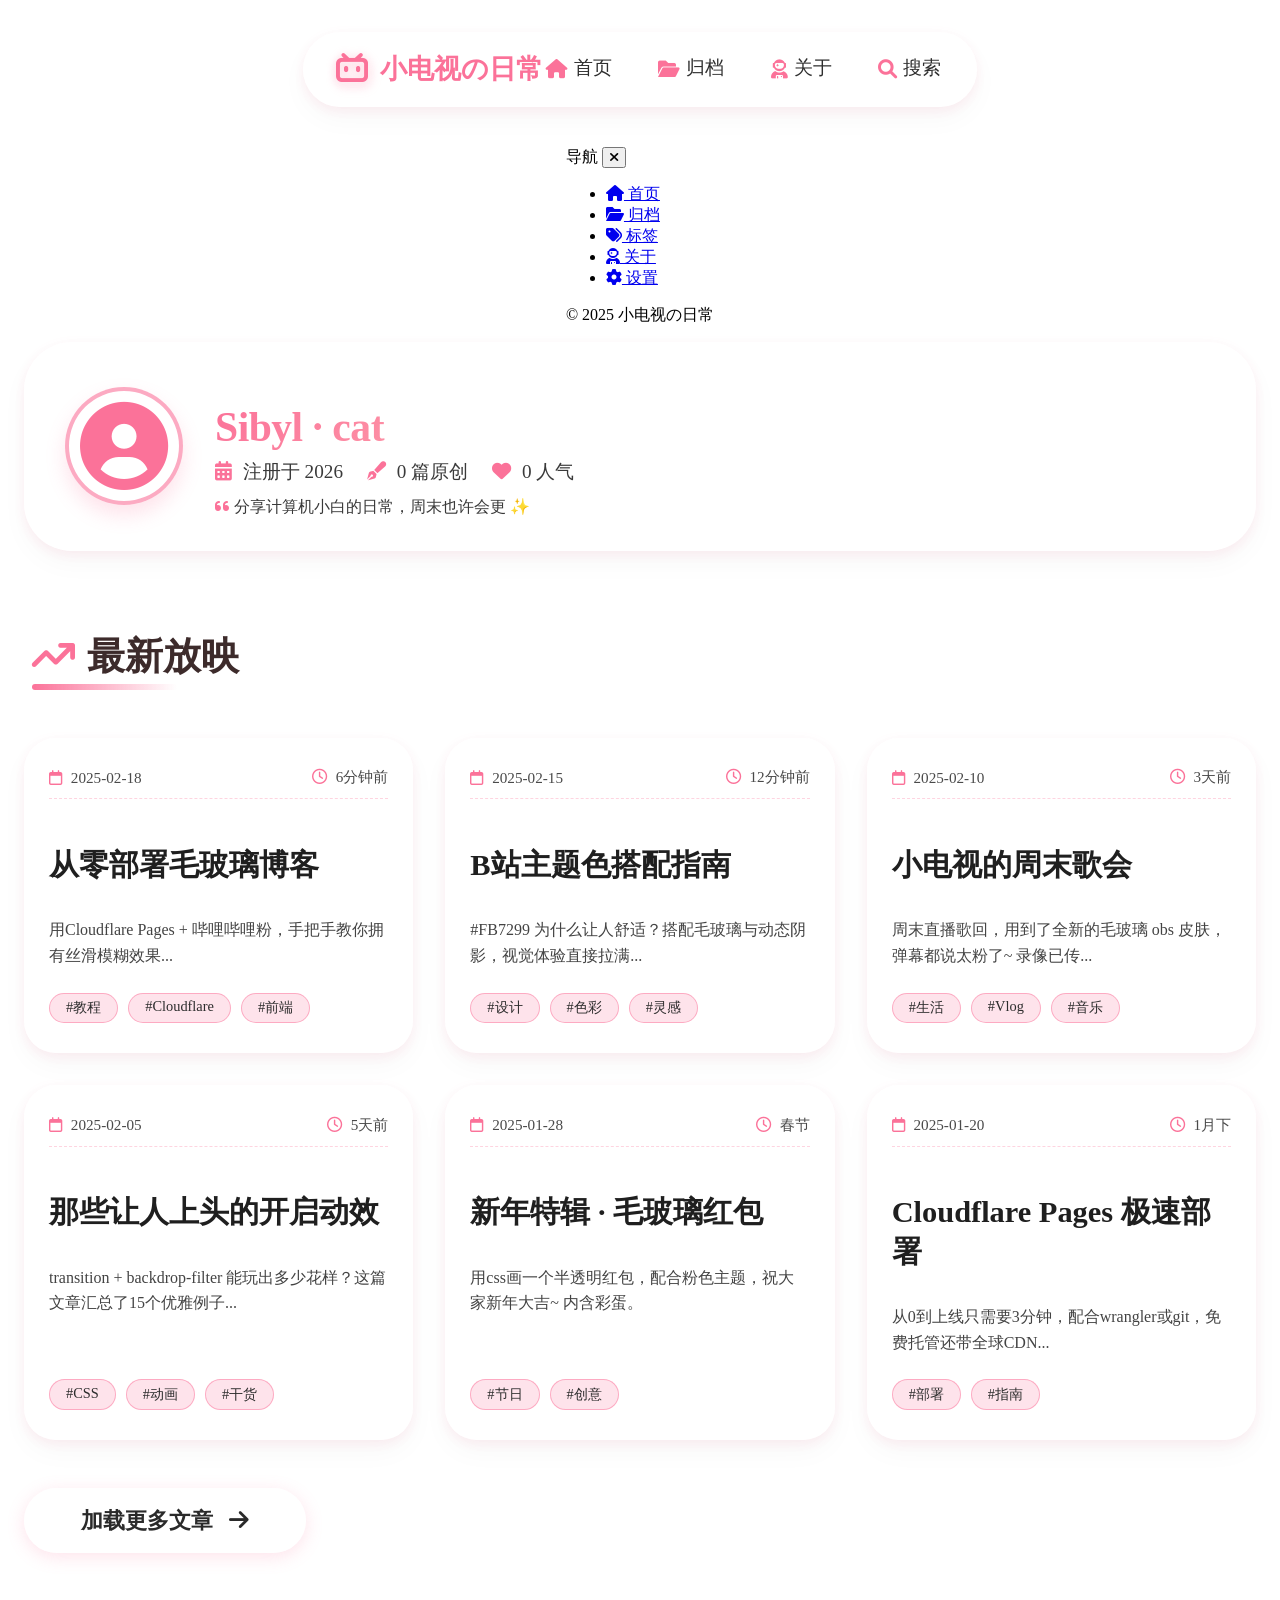
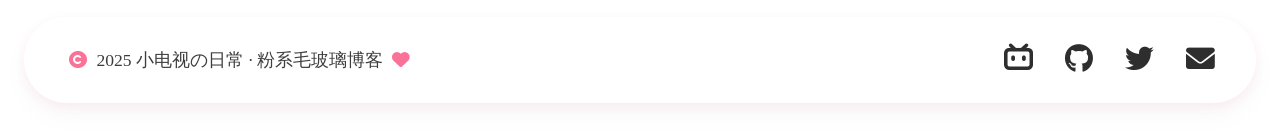
==== index.html @ f960b14c "Change menuToggle to sidebarToggle for opening sidebar" ====
<!DOCTYPE html>
<html lang="en">
<head>
  <meta charset="UTF-8">
  <meta name="viewport" content="width=device-width, initial-scale=1.0">
  <title>🌼 小电视の日常 · 哔哩哔哩风格博客</title>
  <!-- Font Awesome 6 (Cloudflare CDN, 保证快速) -->
  <link rel="stylesheet" href="https://cdnjs.cloudflare.com/ajax/libs/font-awesome/6.0.0-beta3/css/all.min.css">
  <link rel="stylesheet" href="style.css">
</head>
<body>
  
    <!-- 导航栏 · 毛玻璃 + 粉色调 -->
    <nav class="navbar glass">
  <div style="display: flex; align-items: center; gap: 1rem;"><!-- 小电视图标作为侧边栏触发器 -->
      <div class="logo" id="sidebarToggle" style="display: flex; align-items: center; gap: 12px; cursor: pointer;">
        <i class="fab fa-bilibili" style="color: #FB7299;"></i>
        <span>小电视の日常</span>
      </div>
  </div>
      <div class="nav-links">
        <a href="#"><i class="fas fa-house"></i> 首页</a>
        <a href="#"><i class="fas fa-folder-open"></i> 归档</a>
        <a href="#"><i class="fas fa-user-astronaut"></i> 关于</a>
        <a href="#"><i class="fas fa-magnifying-glass"></i> 搜索</a>
      </div>
    </nav>
  
  <!-- 侧边栏 (毛玻璃) -->
<div class="sidebar" id="sidebar">
  <div class="sidebar-header">
    <span class="sidebar-title">导航</span>
    <button class="close-btn" id="closeSidebar"><i class="fas fa-times"></i></button>
  </div>
  <ul class="sidebar-menu">
    <li><a href="index.html"><i class="fas fa-house"></i> 首页</a></li>
    <li><a href="#"><i class="fas fa-folder-open"></i> 归档</a></li>
    <li><a href="#"><i class="fas fa-tags"></i> 标签</a></li>
    <li><a href="#"><i class="fas fa-user-astronaut"></i> 关于</a></li>
    <li><a href="#"><i class="fas fa-cog"></i> 设置</a></li>
  </ul>
  <div class="sidebar-footer">
    <p>© 2025 小电视の日常</p>
  </div>
</div>
<!-- 遮罩层 (点击关闭侧边栏) -->
<div class="overlay" id="overlay"></div>
  <div class="blog-container">

    <!-- 个人资料卡 (毛玻璃 + 动效) -->
    <div class="profile-card glass">
      <div class="avatar">
        <i class="fa-solid       fa-circle-user"></i>
      </div>
      <div class="profile-info">
        <h1>Sibyl · cat</h1>
        <div class="bio">
          <span><i class="fas fa-calendar-alt"></i> 注册于 2026</span>
          <span><i class="fas fa-pen-fancy"></i> 0 篇原创</span>
          <span><i class="fas fa-heart" style="color: #FB7299;"></i> 0 人气</span>
        </div>
        <div style="margin-top: 12px; color:#393939;"><i class="fas fa-quote-left" style="color:#FB7299;"></i> 分享计算机小白的日常，周末也许会更 ✨</div>
      </div>
    </div>

    <!-- 文章区域 标题 + 卡片网格 -->
    <h2 class="section-title"><i class="fas fa-arrow-trend-up" style="color:#FB7299; margin-right: 12px;"></i>最新放映</h2>
    <div class="article-grid">
      <!-- 卡片 1 -->
      <article class="article-card glass">
        <div class="card-meta">
          <span><i class="far fa-calendar"></i> 2025-02-18</span>
          <span><i class="far fa-clock"></i> 6分钟前</span>
        </div>
        <a href="post1.html" style="text-decoration: none; color: inherit;">
          <h3 class="card-title">从零部署毛玻璃博客</h3>
        </a>  
        <p class="card-excerpt">用Cloudflare Pages + 哔哩哔哩粉，手把手教你拥有丝滑模糊效果... </p>
        <div class="card-tags">
          <span class="tag">#教程</span>
          <span class="tag">#Cloudflare</span>
          <span class="tag">#前端</span>
        </div>
      </article>
      <!-- 卡片 2 -->
      <article class="article-card glass">
        <div class="card-meta">
          <span><i class="far fa-calendar"></i> 2025-02-15</span>
          <span><i class="far fa-clock"></i> 12分钟前</span>
        </div>
        <a href="post2.html" style="text-decoration: none; color: inherit;">
          <h3 class="card-title">B站主题色搭配指南</h3>
        </a>
        <p class="card-excerpt">#FB7299 为什么让人舒适？搭配毛玻璃与动态阴影，视觉体验直接拉满...</p>
        <div class="card-tags">
          <span class="tag">#设计</span>
          <span class="tag">#色彩</span>
          <span class="tag">#灵感</span>
        </div>
      </article>
      <!-- 卡片 3 -->
      <article class="article-card glass">
        <div class="card-meta">
          <span><i class="far fa-calendar"></i> 2025-02-10</span>
          <span><i class="far fa-clock"></i> 3天前</span>
        </div>
        <a href="post3.html" style="text-decoration: none; color: inherit;">
          <h3 class="card-title">小电视的周末歌会</h3>
        </a>
        <p class="card-excerpt">周末直播歌回，用到了全新的毛玻璃 obs 皮肤，弹幕都说太粉了~ 录像已传...</p>
        <div class="card-tags">
          <span class="tag">#生活</span>
          <span class="tag">#Vlog</span>
          <span class="tag">#音乐</span>
        </div>
      </article>
      <!-- 卡片 4 -->
      <article class="article-card glass">
        <div class="card-meta">
          <span><i class="far fa-calendar"></i> 2025-02-05</span>
          <span><i class="far fa-clock"></i> 5天前</span>
        </div>
        <h3 class="card-title">那些让人上头的开启动效</h3>
        <p class="card-excerpt">transition + backdrop-filter 能玩出多少花样？这篇文章汇总了15个优雅例子...</p>
        <div class="card-tags">
          <span class="tag">#CSS</span>
          <span class="tag">#动画</span>
          <span class="tag">#干货</span>
        </div>
      </article>
      <!-- 卡片 5 增加密度 -->
      <article class="article-card glass">
        <div class="card-meta">
          <span><i class="far fa-calendar"></i> 2025-01-28</span>
          <span><i class="far fa-clock"></i> 春节</span>
        </div>
        <h3 class="card-title">新年特辑 · 毛玻璃红包</h3>
        <p class="card-excerpt">用css画一个半透明红包，配合粉色主题，祝大家新年大吉~ 内含彩蛋。</p>
        <div class="card-tags">
          <span class="tag">#节日</span>
          <span class="tag">#创意</span>
        </div>
      </article>
      <!-- 卡片 6 -->
      <article class="article-card glass">
        <div class="card-meta">
          <span><i class="far fa-calendar"></i> 2025-01-20</span>
          <span><i class="far fa-clock"></i> 1月下</span>
        </div>
        <h3 class="card-title">Cloudflare Pages 极速部署</h3>
        <p class="card-excerpt">从0到上线只需要3分钟，配合wrangler或git，免费托管还带全球CDN...</p>
        <div class="card-tags">
          <span class="tag">#部署</span>
          <span class="tag">#指南</span>
        </div>
      </article>
    </div>

    <!-- 加载更多按钮 · 附带模拟点击动效 -->
    <div class="load-more" onclick="alert('(◕‿◕) 已经是最新内容啦，期待下一篇吧～')">
      <span>加载更多文章</span>
      <i class="fas fa-arrow-right"></i>
    </div>

    <!-- 页脚 毛玻璃 + B站氛围 -->
    <footer class="footer glass">
      <div class="copyright">
        <i class="fas fa-copyright"></i> 2025 小电视の日常 · 粉系毛玻璃博客 
        <i class="fas fa-heart" style="color: #FB7299;"></i>
      </div>
      <div class="social-links">
        <a href="https://space.bilibili.com/1722712378" target="_blank"><i class="fab fa-bilibili"></i></a>
        <a href="https://github.com/Sibyl-cat" target="_blank"><i class="fab fa-github"></i></a>
        <a href="#"><i class="fab fa-twitter"></i></a>
        <a href="#"><i class="fas fa-envelope"></i></a>
      </div>
    </footer>
  </div>

  <!-- 微小交互：模仿哔哩哔哩 logo 浮动 -->
  <script>
    (function() {
      // 加一点点趣味：所有卡片点击时小小的反馈 (保持流畅)
      const cards = document.querySelectorAll('.article-card');
      cards.forEach(card => {
        card.addEventListener('click', () => {
          // 仅仅模拟阅读体验，不跳转
          card.style.transform = 'scale(0.99)';
          setTimeout(() => {
            card.style.transform = '';
          }, 150);
        });
      });

      // 毛玻璃动态光效 (很轻微)
      console.log('✨ 博客已加载 · 主色调 #FB7299 · 毛玻璃全开');
    })();
  </script>

  <!-- 控制侧边栏的打开/关闭 -->
  <script>
  document.addEventListener('DOMContentLoaded', function() {
    const sidebarToggle = document.getElementById('sidebarToggle');
    const sidebar = document.getElementById('sidebar');
    const overlay = document.getElementById('overlay');
    const closeBtn = document.getElementById('closeSidebar');

    function openSidebar() {
      sidebar.classList.add('open');
      overlay.classList.add('active');
      document.body.style.overflow = 'hidden'; // 禁止背景滚动
    }

    function closeSidebar() {
      sidebar.classList.remove('open');
      overlay.classList.remove('active');
      document.body.style.overflow = ''; // 恢复滚动
    }

    sidebarToggle.addEventListener('click', openSidebar);
    closeBtn.addEventListener('click', closeSidebar);
    overlay.addEventListener('click', closeSidebar);

    // 可选：按 ESC 键关闭侧边栏
    window.addEventListener('keydown', function(e) {
      if (e.key === 'Escape' && sidebar.classList.contains('open')) {
        closeSidebar();
      }
    });
  });
  </script>
</body>
</html>
---- style.css ----
<style>
    /* 全局 reset 与 哔哩哔哩主色调 #FB7299 (粉) */
    * {
      margin: 0;
      padding: 0;
      box-sizing: border-box;
      font-family: 'Segoe UI', Roboto, 'Helvetica Neue', system-ui, sans-serif;
    }

    body {
      min-height: 100vh;
      background: linear-gradient(145deg, #ffe9f0 0%, #ffd9e5 100%);
      /* 增加微妙的噪点纹理，让毛玻璃背后更有细节 */
      background-image: radial-gradient(rgba(255, 255, 255, 0.3) 1px, transparent 1px);
      background-size: 30px 30px;
      display: flex;
      flex-direction: column;
      align-items: center;
      padding: 1.5rem 1rem;
      animation: bgGlow 8s infinite alternate ease-in-out;
    }

    @keyframes bgGlow {
      0% { filter: brightness(1); }
      100% { filter: brightness(1.02); }
    }

    /* 主容器 — 限制最大宽度，保留呼吸空间 */
    .blog-container {
      max-width: 1300px;
      width: 100%;
    }

    /* ---------- 毛玻璃基类 (动效+模糊) ---------- */
    .glass {
      background: rgba(255, 255, 255, 0.25);
      backdrop-filter: blur(12px) saturate(180%);
      -webkit-backdrop-filter: blur(12px) saturate(180%);
      border: 1px solid rgba(255, 255, 255, 0.35);
      border-radius: 32px;
      box-shadow: 0 12px 28px rgba(0, 0, 0, 0.03), 0 4px 12px rgba(251, 114, 153, 0.1);
      transition: all 0.3s cubic-bezier(0.2, 0.9, 0.4, 1);
    }

    .glass:hover {
      border-color: rgba(251, 114, 153, 0.5);
      box-shadow: 0 20px 32px rgba(251, 114, 153, 0.15);
      background: rgba(255, 255, 255, 0.35);
    }

    /* 导航栏 — 更紧凑的毛玻璃 */
    .navbar {
      display: flex;
      justify-content: space-between;
      align-items: center;
      padding: 0.9rem 2rem;
      margin-bottom: 2.5rem;
      background: rgba(255, 255, 255, 0.2);
      backdrop-filter: blur(14px) saturate(200%);
      border-radius: 60px;
      border: 1px solid rgba(255,255,255,0.5);
      animation: slideDown 0.7s ease-out;
    }

    @keyframes slideDown {
      0% { opacity: 0; transform: translateY(-30px); }
      100% { opacity: 1; transform: translateY(0); }
    }

    .logo {
      display: flex;
      align-items: center;
      gap: 12px;
      font-size: 1.7rem;
      font-weight: 700;
      color: #FB7299;  /* 主粉色 */
      text-shadow: 2px 2px 6px rgba(255, 255, 255, 0.7);
    }

    .logo i {
      font-size: 2rem;
      color: #FB7299;
      filter: drop-shadow(0 2px 4px rgba(251,114,153,0.4));
    }

    .nav-links {
      display: flex;
      gap: 2.5rem;
      align-items: center;
    }

    .nav-links a {
      text-decoration: none;
      color: #2e2e2e;
      font-weight: 520;
      font-size: 1.2rem;
      padding: 0.5rem 0.2rem;
      border-bottom: 2px solid transparent;
      transition: all 0.25s;
      display: flex;
      align-items: center;
      gap: 6px;
    }

    .nav-links a i {
      color: #FB7299;
      font-size: 1.2rem;
      transition: transform 0.2s;
    }

    .nav-links a:hover {
      color: #FB7299;
      border-bottom-color: #FB7299;
      transform: translateY(-2px);
    }

    .nav-links a:hover i {
      transform: scale(1.15) rotate(2deg);
    }

    /* 个人资料卡 (毛玻璃 + 动效) */
    .profile-card {
      display: flex;
      align-items: center;
      gap: 2rem;
      padding: 2rem 2.5rem;
      margin-bottom: 3rem;
      background: rgba(255, 255, 255, 0.22);
      backdrop-filter: blur(16px);
      border-radius: 48px;
      transform-origin: top;
      animation: floatIn 0.9s cubic-bezier(0.12, 0.71, 0.33, 1) 0.1s both;
    }

    @keyframes floatIn {
      0% { opacity: 0; transform: scale(0.95) translateY(30px); }
      100% { opacity: 1; transform: scale(1) translateY(0); }
    }

    .avatar {
      background: rgba(255, 255, 255, 0.5);
      border-radius: 50%;
      width: 110px;
      height: 110px;
      display: flex;
      align-items: center;
      justify-content: center;
      border: 4px solid rgba(251, 114, 153, 0.6);
      transition: all 0.3s;
      box-shadow: 0 10px 20px rgba(251,114,153,0.2);
    }

    .avatar i {
      font-size: 5.5rem;
      color: #FB7299;
      transition: transform 0.4s;
    }

    .avatar:hover i {
      transform: rotate(8deg) scale(1.05);
    }

    .profile-info h1 {
      font-size: 2.6rem;
      font-weight: 750;
      background: linear-gradient(130deg, #FB7299, #ffaaaf);
      -webkit-background-clip: text;
      background-clip: text;
      color: transparent;
      letter-spacing: -0.5px;
      margin-bottom: 8px;
    }

    .profile-info .bio {
      font-size: 1.2rem;
      color: #3a3a3a;
      display: flex;
      gap: 24px;
      flex-wrap: wrap;
    }

    .bio span i {
      color: #FB7299;
      margin-right: 6px;
    }

    /* 最新文章标题 */
    .section-title {
      font-size: 2.4rem;
      font-weight: 600;
      margin: 2rem 0 1.5rem 0.5rem;
      color: #3d2b2b;
      display: inline-block;
      position: relative;
      animation: slideIn 0.5s 0.2s both;
    }

    .section-title::after {
      content: '';
      position: absolute;
      bottom: -8px;
      left: 0;
      width: 70%;
      height: 6px;
      background: linear-gradient(90deg, #FB7299, transparent);
      border-radius: 12px;
    }

    /* 卡片网格 */
    .article-grid {
      display: grid;
      grid-template-columns: repeat(auto-fill, minmax(300px, 1fr));
      gap: 2rem;
      margin: 2rem 0 3rem;
    }

    /* 文章卡片 */
    .article-card {
      padding: 1.8rem 1.5rem;
      border-radius: 32px;
      background: rgba(255, 255, 255, 0.2);
      backdrop-filter: blur(14px);
      border: 1px solid rgba(255, 255, 255, 0.4);
      transition: all 0.35s ease;
      animation: cardAppear 0.6s backwards;
      display: flex;
      flex-direction: column;
      cursor: default;
    }

    .article-card:nth-child(1) { animation-delay: 0.1s; }
    .article-card:nth-child(2) { animation-delay: 0.2s; }
    .article-card:nth-child(3) { animation-delay: 0.3s; }
    .article-card:nth-child(4) { animation-delay: 0.4s; }
    .article-card:nth-child(5) { animation-delay: 0.5s; }
    .article-card:nth-child(6) { animation-delay: 0.6s; }

    @keyframes cardAppear {
      0% { opacity: 0; transform: translateY(40px) scale(0.97); }
      100% { opacity: 1; transform: translateY(0) scale(1); }
    }

    .article-card:hover {
      transform: translateY(-12px) scale(1.01);
      background: rgba(255, 255, 255, 0.35);
      border-color: #FB7299;
      box-shadow: 0 28px 38px -10px rgba(251, 114, 153, 0.3);
    }

    .card-meta {
      display: flex;
      justify-content: space-between;
      align-items: center;
      color: #4a4a4a;
      font-size: 0.95rem;
      margin-bottom: 1rem;
      border-bottom: 1px dashed rgba(251,114,153,0.3);
      padding-bottom: 10px;
    }

    .card-meta i {
      color: #FB7299;
      margin-right: 5px;
    }

    .card-title {
      font-size: 1.9rem;
      font-weight: 680;
      line-height: 1.3;
      margin-bottom: 1rem;
      color: #1f1f1f;
      transition: color 0.2s;
    }

    .article-card:hover .card-title {
      color: #FB7299;
    }

    .card-excerpt {
      color: #2f2f2f;
      line-height: 1.6;
      margin-bottom: 1.5rem;
      font-size: 1rem;
      opacity: 0.9;
    }

    .card-tags {
      display: flex;
      flex-wrap: wrap;
      gap: 10px;
      margin-top: auto;
    }

    .tag {
      background: rgba(251, 114, 153, 0.2);
      backdrop-filter: blur(4px);
      padding: 0.3rem 1rem;
      border-radius: 40px;
      font-size: 0.9rem;
      border: 1px solid rgba(251,114,153,0.5);
      color: #2d2d2d;
      transition: all 0.2s;
    }

    .tag:hover {
      background: #FB7299;
      color: white;
      border-color: #FB7299;
      transform: scale(1.05) translateY(-2px);
    }

    /* 加载更多按钮 (毛玻璃+动效) */
    .load-more {
      display: inline-flex;
      align-items: center;
      justify-content: center;
      gap: 1rem;
      padding: 1rem 3.5rem;
      margin: 0 auto 3rem;
      font-size: 1.4rem;
      font-weight: 600;
      color: #2a2a2a;
      background: rgba(255, 255, 255, 0.25);
      backdrop-filter: blur(16px);
      border-radius: 60px;
      border: 1px solid rgba(255,255,255,0.5);
      width: fit-content;
      cursor: pointer;
      transition: all 0.3s;
      box-shadow: 0 4px 18px rgba(251,114,153,0.2);
      animation: pulseGlow 2.5s infinite alternate;
    }

    @keyframes pulseGlow {
      0% { box-shadow: 0 4px 18px rgba(251,114,153,0.2); }
      100% { box-shadow: 0 8px 30px rgba(251,114,153,0.5); }
    }

    .load-more:hover {
      background: #FB7299;
      color: white;
      border-color: white;
      transform: scale(1.02) translateY(-3px);
      gap: 1.3rem;
    }

    .load-more i {
      transition: transform 0.3s;
    }

    .load-more:hover i {
      transform: translateX(8px) rotate(90deg);
    }

    /* 页脚 毛玻璃+社交图标 */
    .footer {
      display: flex;
      justify-content: space-between;
      align-items: center;
      padding: 1.6rem 2.5rem;
      border-radius: 60px;
      background: rgba(255, 255, 255, 0.18);
      backdrop-filter: blur(12px);
      margin-top: 1rem;
      border: 1px solid rgba(255,255,255,0.4);
      animation: fadeUp 0.8s 0.3s both;
    }

    @keyframes fadeUp {
      0% { opacity: 0; transform: translateY(20px); }
      100% { opacity: 1; transform: translateY(0); }
    }

    .social-links {
      display: flex;
      gap: 2rem;
    }

    .social-links a {
      color: #2e2e2e;
      font-size: 1.8rem;
      transition: all 0.2s;
    }

    .social-links a:hover {
      color: #FB7299;
      transform: scale(1.2) rotate(4deg);
    }

    .copyright {
      color: #3d3d3d;
      font-size: 1.1rem;
    }

    .copyright i {
      color: #FB7299;
      margin: 0 4px;
    }

    /* 响应式 */
    @media (max-width: 680px) {
      .navbar {
        flex-direction: column;
        gap: 1rem;
        padding: 1rem;
      }
      .nav-links {
        flex-wrap: wrap;
        justify-content: center;
        gap: 1.2rem;
      }
      .profile-card {
        flex-direction: column;
        text-align: center;
        padding: 1.8rem;
      }
      .profile-info .bio {
        justify-content: center;
      }
      .footer {
        flex-direction: column;
        gap: 1rem;
        text-align: center;
      }
      .article-grid {
        grid-template-columns: 1fr;
      }
    }

    /* 小点缀: 仿B站播放器小电视icon动画 */
    .bilibili-tv {
      animation: tvBounce 4s infinite ease-in-out;
      display: inline-block;
    }
    @keyframes tvBounce {
      0%,100%{ transform: translateY(0); }
      50%{ transform: translateY(-5px); }
    }

    /* 按钮点击动效 (模拟加载) */
    .load-more:active {
      transform: scale(0.98);
      background: rgba(251,114,153,0.7);
    }
  </style>
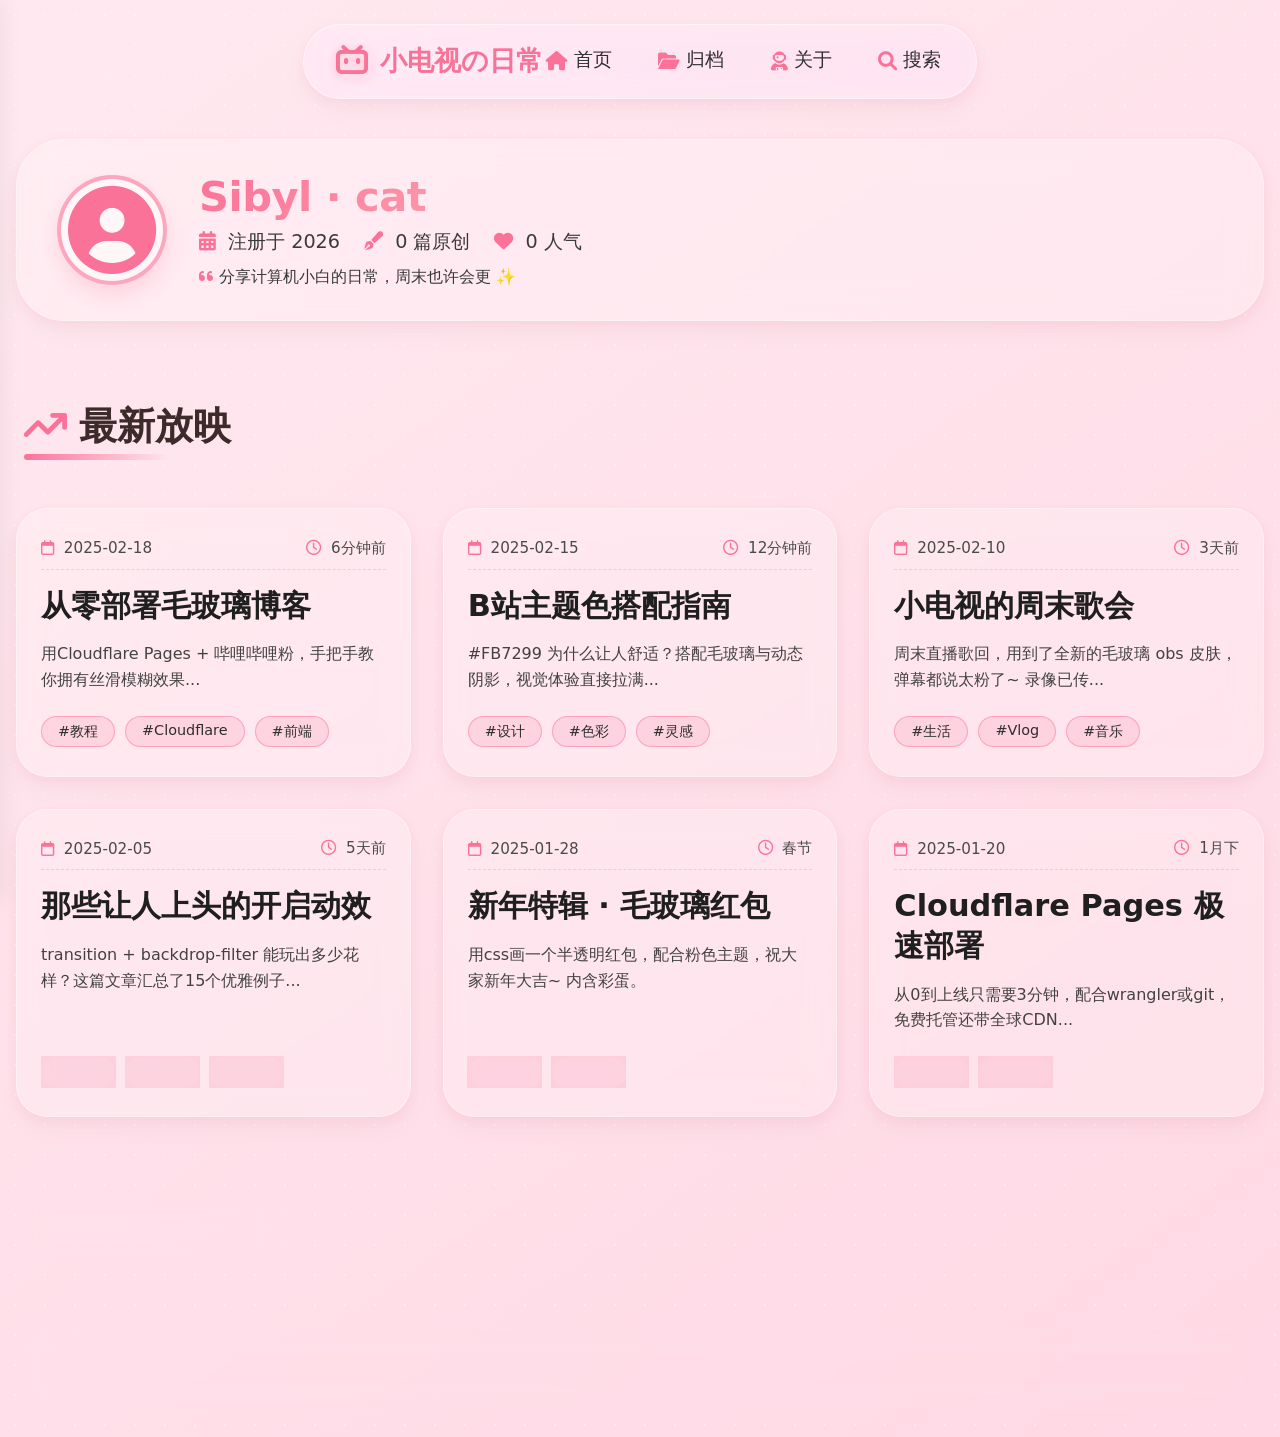
==== commit e1e30cc2: "Wrap card titles in anchor tags for linking" ====
--- a/index.html
+++ b/index.html
@@ -120,7 +120,9 @@
           <span><i class="far fa-calendar"></i> 2025-02-05</span>
           <span><i class="far fa-clock"></i> 5天前</span>
         </div>
-        <h3 class="card-title">那些让人上头的开启动效</h3>
+        <a href="post4.html" style="text-decoration: none; color: inherit;">
+          <h3 class="card-title">那些让人上头的开启动效</h3>
+        </a>
         <p class="card-excerpt">transition + backdrop-filter 能玩出多少花样？这篇文章汇总了15个优雅例子...</p>
         <div class="card-tags">
           <span class="tag">#CSS</span>
@@ -134,7 +136,9 @@
           <span><i class="far fa-calendar"></i> 2025-01-28</span>
           <span><i class="far fa-clock"></i> 春节</span>
         </div>
-        <h3 class="card-title">新年特辑 · 毛玻璃红包</h3>
+        <a href="post4.html" style="text-decoration: none; color: inherit;">
+          <h3 class="card-title">新年特辑 · 毛玻璃红包</h3>
+        </a>
         <p class="card-excerpt">用css画一个半透明红包，配合粉色主题，祝大家新年大吉~ 内含彩蛋。</p>
         <div class="card-tags">
           <span class="tag">#节日</span>
@@ -147,7 +151,9 @@
           <span><i class="far fa-calendar"></i> 2025-01-20</span>
           <span><i class="far fa-clock"></i> 1月下</span>
         </div>
-        <h3 class="card-title">Cloudflare Pages 极速部署</h3>
+        <a href="post4.html" style="text-decoration: none; color: inherit;">
+          <h3 class="card-title">Cloudflare Pages 极速部署</h3
+        <a/>
         <p class="card-excerpt">从0到上线只需要3分钟，配合wrangler或git，免费托管还带全球CDN...</p>
         <div class="card-tags">
           <span class="tag">#部署</span>
--- a/style.css
+++ b/style.css
@@ -1,4 +1,3 @@
-<style>
     /* 全局 reset 与 哔哩哔哩主色调 #FB7299 (粉) */
     * {
       margin: 0;
@@ -8,17 +7,32 @@
     }
 
     body {
-      min-height: 100vh;
-      background: linear-gradient(145deg, #ffe9f0 0%, #ffd9e5 100%);
-      /* 增加微妙的噪点纹理，让毛玻璃背后更有细节 */
-      background-image: radial-gradient(rgba(255, 255, 255, 0.3) 1px, transparent 1px);
-      background-size: 30px 30px;
-      display: flex;
-      flex-direction: column;
-      align-items: center;
-      padding: 1.5rem 1rem;
-      animation: bgGlow 8s infinite alternate ease-in-out;
-    }
+  position: relative;
+  min-height: 100vh;
+  /* 原有背景（渐变+噪点）保持不变 */
+  background: 
+    radial-gradient(rgba(255, 255, 255, 0.3) 1px, transparent 1px),
+    linear-gradient(145deg, #ffe9f0 0%, #ffd9e5 100%);
+  background-size: 30px 30px, auto;
+  display: flex;
+  flex-direction: column;
+  align-items: center;
+  padding: 1.5rem 1rem;
+  animation: bgGlow 8s infinite alternate ease-in-out;
+}
+
+/* 壁纸背景 */
+body::before {
+  content: '';
+  position: fixed;
+  top: 0;
+  left: 0;
+  width: 100%;
+  height: 100%;
+  background: url('images/wallpaper.jpg') no-repeat center center fixed;
+  background-size: cover;
+  z-index: -1;
+}
 
     @keyframes bgGlow {
       0% { filter: brightness(1); }
@@ -437,9 +451,143 @@
       50%{ transform: translateY(-5px); }
     }
 
+
+/* ----- 侧边栏 (毛玻璃) ----- */
+.sidebar {
+  position: fixed;
+  top: 0;
+  left: 0;
+  width: 280px;
+  height: 100vh;
+  background: rgba(255, 255, 255, 0.6);
+  backdrop-filter: blur(16px) saturate(180%);
+  -webkit-backdrop-filter: blur(16px) saturate(180%);
+  border-right: 1px solid rgba(251, 114, 153, 0.3);
+  box-shadow: 4px 0 20px rgba(0, 0, 0, 0.05);
+  z-index: 1000;
+  transform: translateX(-100%);
+  transition: transform 0.3s cubic-bezier(0.4, 0, 0.2, 1);
+  display: flex;
+  flex-direction: column;
+  padding: 1.5rem 1rem;
+  color: #2a2a2a;
+}
+
+.sidebar.open {
+  transform: translateX(0);
+}
+
+.sidebar-header {
+  display: flex;
+  justify-content: space-between;
+  align-items: center;
+  margin-bottom: 2rem;
+  padding-bottom: 0.5rem;
+  border-bottom: 1px solid rgba(251, 114, 153, 0.3);
+}
+
+.sidebar-title {
+  font-size: 1.5rem;
+  font-weight: 600;
+  color: #FB7299;
+}
+
+.close-btn {
+  background: none;
+  border: none;
+  font-size: 1.5rem;
+  color: #FB7299;
+  cursor: pointer;
+  transition: transform 0.2s;
+  width: 36px;
+  height: 36px;
+  border-radius: 50%;
+  display: flex;
+  align-items: center;
+  justify-content: center;
+}
+
+.close-btn:hover {
+  background: rgba(251, 114, 153, 0.2);
+  transform: rotate(90deg);
+}
+
+.sidebar-menu {
+  list-style: none;
+  padding: 0;
+  flex: 1;
+}
+
+.sidebar-menu li {
+  margin-bottom: 0.5rem;
+}
+
+.sidebar-menu a {
+  display: flex;
+  align-items: center;
+  gap: 12px;
+  padding: 0.8rem 1rem;
+  border-radius: 30px;
+  color: #2a2a2a;
+  text-decoration: none;
+  font-size: 1.1rem;
+  transition: all 0.25s;
+  background: rgba(255, 255, 255, 0.1);
+  border: 1px solid transparent;
+}
+
+.sidebar-menu a:hover {
+  background: rgba(251, 114, 153, 0.15);
+  border-color: rgba(251, 114, 153, 0.3);
+  transform: translateX(6px);
+  color: #FB7299;
+}
+
+.sidebar-menu i {
+  width: 24px;
+  color: #FB7299;
+  font-size: 1.2rem;
+}
+
+.sidebar-footer {
+  padding-top: 1rem;
+  border-top: 1px solid rgba(251, 114, 153, 0.3);
+  font-size: 0.9rem;
+  text-align: center;
+  color: #5a5a5a;
+}
+
+/* 遮罩层 */
+.overlay {
+  position: fixed;
+  top: 0;
+  left: 0;
+  width: 100%;
+  height: 100%;
+  background: rgba(0, 0, 0, 0.2);
+  backdrop-filter: blur(2px);
+  z-index: 999;
+  opacity: 0;
+  visibility: hidden;
+  transition: opacity 0.3s, visibility 0.3s;
+}
+
+.overlay.active {
+  opacity: 1;
+  visibility: visible;
+}
+
+/* 移动端调整：导航链接在小屏幕隐藏时可以用侧边栏替代 */
+@media (max-width: 680px) {
+  .nav-links {
+    display: none; /* 隐藏原有导航链接，侧边栏承担导航功能 */
+  }
+  .sidebar {
+    width: 240px;
+  }
+}
     /* 按钮点击动效 (模拟加载) */
     .load-more:active {
       transform: scale(0.98);
       background: rgba(251,114,153,0.7);
     }
-  </style>
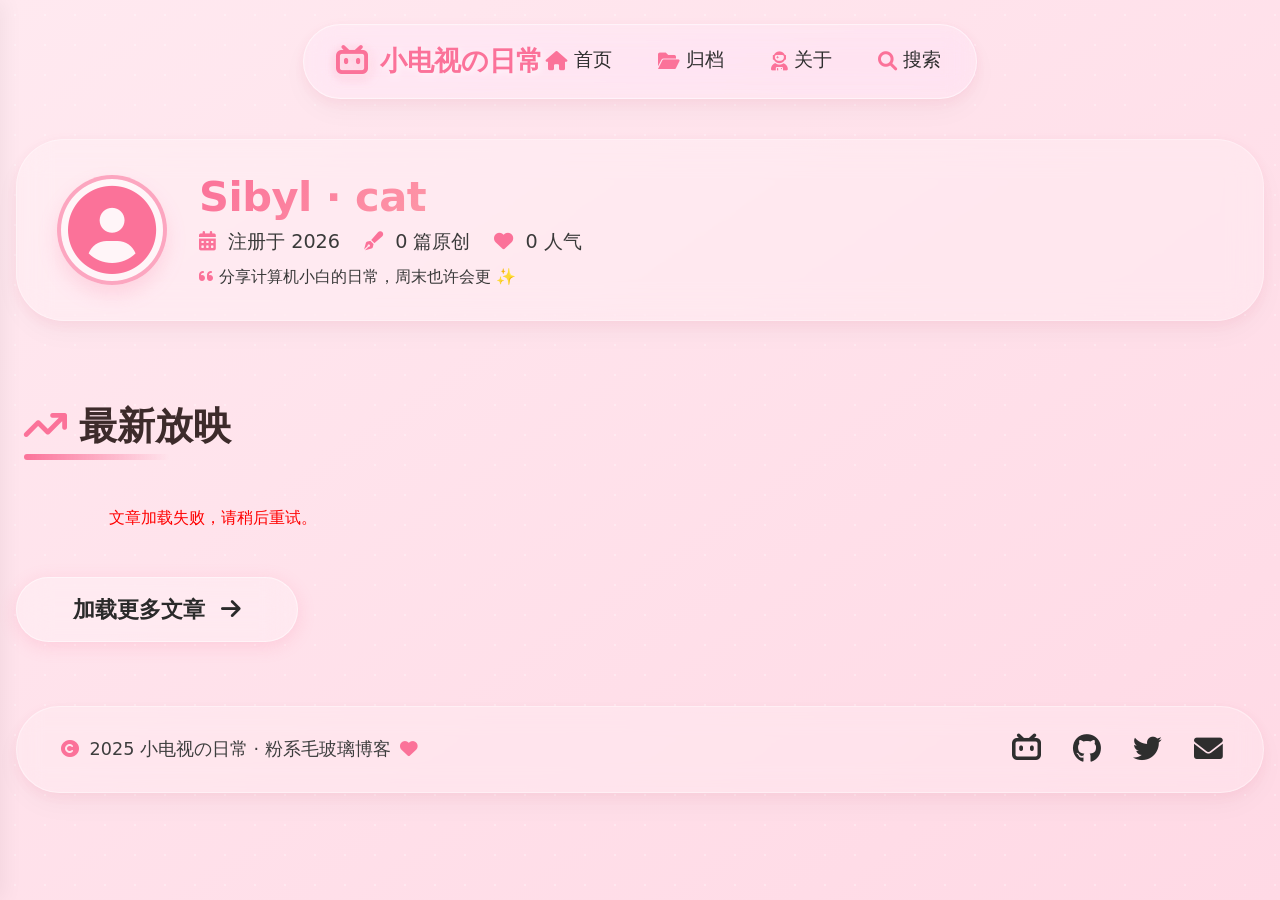
==== commit ed0cb01b: "Update index.html" ====
--- a/index.html
+++ b/index.html
@@ -37,6 +37,7 @@
     <li><a href="#"><i class="fas fa-folder-open"></i> 归档</a></li>
     <li><a href="#"><i class="fas fa-tags"></i> 标签</a></li>
     <li><a href="#"><i class="fas fa-user-astronaut"></i> 关于</a></li>
+    <li><a href="admin.html"><i class="fas fa-cog"></i> 管理</a></li>
     <li><a href="#"><i class="fas fa-cog"></i> 设置</a></li>
   </ul>
   <div class="sidebar-footer">
@@ -65,103 +66,10 @@
 
     <!-- 文章区域 标题 + 卡片网格 -->
     <h2 class="section-title"><i class="fas fa-arrow-trend-up" style="color:#FB7299; margin-right: 12px;"></i>最新放映</h2>
-    <div class="article-grid">
-      <!-- 卡片 1 -->
-      <article class="article-card glass">
-        <div class="card-meta">
-          <span><i class="far fa-calendar"></i> 2025-02-18</span>
-          <span><i class="far fa-clock"></i> 6分钟前</span>
-        </div>
-        <a href="post1.html" style="text-decoration: none; color: inherit;">
-          <h3 class="card-title">从零部署毛玻璃博客</h3>
-        </a>  
-        <p class="card-excerpt">用Cloudflare Pages + 哔哩哔哩粉，手把手教你拥有丝滑模糊效果... </p>
-        <div class="card-tags">
-          <span class="tag">#教程</span>
-          <span class="tag">#Cloudflare</span>
-          <span class="tag">#前端</span>
-        </div>
-      </article>
-      <!-- 卡片 2 -->
-      <article class="article-card glass">
-        <div class="card-meta">
-          <span><i class="far fa-calendar"></i> 2025-02-15</span>
-          <span><i class="far fa-clock"></i> 12分钟前</span>
-        </div>
-        <a href="post2.html" style="text-decoration: none; color: inherit;">
-          <h3 class="card-title">B站主题色搭配指南</h3>
-        </a>
-        <p class="card-excerpt">#FB7299 为什么让人舒适？搭配毛玻璃与动态阴影，视觉体验直接拉满...</p>
-        <div class="card-tags">
-          <span class="tag">#设计</span>
-          <span class="tag">#色彩</span>
-          <span class="tag">#灵感</span>
-        </div>
-      </article>
-      <!-- 卡片 3 -->
-      <article class="article-card glass">
-        <div class="card-meta">
-          <span><i class="far fa-calendar"></i> 2025-02-10</span>
-          <span><i class="far fa-clock"></i> 3天前</span>
-        </div>
-        <a href="post3.html" style="text-decoration: none; color: inherit;">
-          <h3 class="card-title">小电视的周末歌会</h3>
-        </a>
-        <p class="card-excerpt">周末直播歌回，用到了全新的毛玻璃 obs 皮肤，弹幕都说太粉了~ 录像已传...</p>
-        <div class="card-tags">
-          <span class="tag">#生活</span>
-          <span class="tag">#Vlog</span>
-          <span class="tag">#音乐</span>
-        </div>
-      </article>
-      <!-- 卡片 4 -->
-      <article class="article-card glass">
-        <div class="card-meta">
-          <span><i class="far fa-calendar"></i> 2025-02-05</span>
-          <span><i class="far fa-clock"></i> 5天前</span>
-        </div>
-        <a href="post4.html" style="text-decoration: none; color: inherit;">
-          <h3 class="card-title">那些让人上头的开启动效</h3>
-        </a>
-        <p class="card-excerpt">transition + backdrop-filter 能玩出多少花样？这篇文章汇总了15个优雅例子...</p>
-        <div class="card-tags">
-          <span class="tag">#CSS</span>
-          <span class="tag">#动画</span>
-          <span class="tag">#干货</span>
-        </div>
-      </article>
-      <!-- 卡片 5 增加密度 -->
-      <article class="article-card glass">
-        <div class="card-meta">
-          <span><i class="far fa-calendar"></i> 2025-01-28</span>
-          <span><i class="far fa-clock"></i> 春节</span>
-        </div>
-        <a href="post4.html" style="text-decoration: none; color: inherit;">
-          <h3 class="card-title">新年特辑 · 毛玻璃红包</h3>
-        </a>
-        <p class="card-excerpt">用css画一个半透明红包，配合粉色主题，祝大家新年大吉~ 内含彩蛋。</p>
-        <div class="card-tags">
-          <span class="tag">#节日</span>
-          <span class="tag">#创意</span>
-        </div>
-      </article>
-      <!-- 卡片 6 -->
-      <article class="article-card glass">
-        <div class="card-meta">
-          <span><i class="far fa-calendar"></i> 2025-01-20</span>
-          <span><i class="far fa-clock"></i> 1月下</span>
-        </div>
-        <a href="post4.html" style="text-decoration: none; color: inherit;">
-          <h3 class="card-title">Cloudflare Pages 极速部署</h3
-        <a/>
-        <p class="card-excerpt">从0到上线只需要3分钟，配合wrangler或git，免费托管还带全球CDN...</p>
-        <div class="card-tags">
-          <span class="tag">#部署</span>
-          <span class="tag">#指南</span>
-        </div>
-      </article>
+    <div class="article-grid" id="post-grid">
+      <!-- 这里将用 JavaScript 动态填充卡片 -->
     </div>
-
+    
     <!-- 加载更多按钮 · 附带模拟点击动效 -->
     <div class="load-more" onclick="alert('(◕‿◕) 已经是最新内容啦，期待下一篇吧～')">
       <span>加载更多文章</span>
@@ -235,5 +143,77 @@
     });
   });
   </script>
+
+<!-- 编写 JavaScript 动态加载函数 -->
+  <script>
+  // 定义一个异步函数，用于加载文章列表
+  async function loadPosts() {
+    // 1. 显示加载提示（可选）
+    const grid = document.getElementById('post-grid');
+    grid.innerHTML = '<p style="text-align: center; color: #FB7299;">加载中...</p>';
+
+    try {
+      // 2. 调用我们创建的 API 接口
+      const response = await fetch('/api/posts');
+      
+      // 3. 检查响应是否成功
+      if (!response.ok) {
+        throw new Error('网络响应错误');
+      }
+
+      // 4. 解析返回的 JSON 数据
+      const posts = await response.json();
+      
+      // 5. 清空容器，准备填充新卡片
+      grid.innerHTML = '';
+
+      // 6. 遍历每一篇文章，生成卡片 HTML
+      posts.forEach(post => {
+        // 格式化日期：从 "2025-02-18T12:34:56Z" 转为 "2025-02-18"
+        const date = new Date(post.updated_at);
+        const year = date.getFullYear();
+        const month = String(date.getMonth() + 1).padStart(2, '0');  // 月份补零
+        const day = String(date.getDate()).padStart(2, '0');         // 日期补零
+        const formattedDate = `${year}-${month}-${day}`;
+
+        // 处理标签：假设数据库里 tags 是逗号分隔的字符串，如 "教程,Cloudflare,前端"
+        let tagsHtml = '';
+        if (post.tags) {
+          const tagsArray = post.tags.split(',');  // 拆分成数组
+          tagsHtml = tagsArray.map(tag => 
+            `<span class="tag">#${tag.trim()}</span>`  // 每个标签生成一个 <span>
+          ).join('');  // 合并成字符串
+        }
+
+        // 生成整张卡片的 HTML
+        const cardHtml = `
+          <article class="article-card glass">
+            <div class="card-meta">
+              <span><i class="far fa-calendar"></i> ${formattedDate}</span>
+              <span><i class="far fa-clock"></i> 刚刚</span>
+            </div>
+            <a href="post.html?slug=${post.slug}" style="text-decoration: none; color: inherit;">
+              <h3 class="card-title">${post.title}</h3>
+            </a>
+            <p class="card-excerpt">${post.excerpt || ''}</p>
+            <div class="card-tags">
+              ${tagsHtml}
+            </div>
+          </article>
+        `;
+
+        // 将这张卡片的 HTML 添加到容器中
+        grid.innerHTML += cardHtml;
+      });
+    } catch (error) {
+      // 7. 如果出错了，显示错误信息
+      console.error('加载文章失败:', error);
+      grid.innerHTML = '<p style="text-align: center; color: red;">文章加载失败，请稍后重试。</p>';
+    }
+  }
+
+  // 8. 当页面 DOM 加载完成后，执行 loadPosts 函数
+  document.addEventListener('DOMContentLoaded', loadPosts);
+</script>
 </body>
 </html>
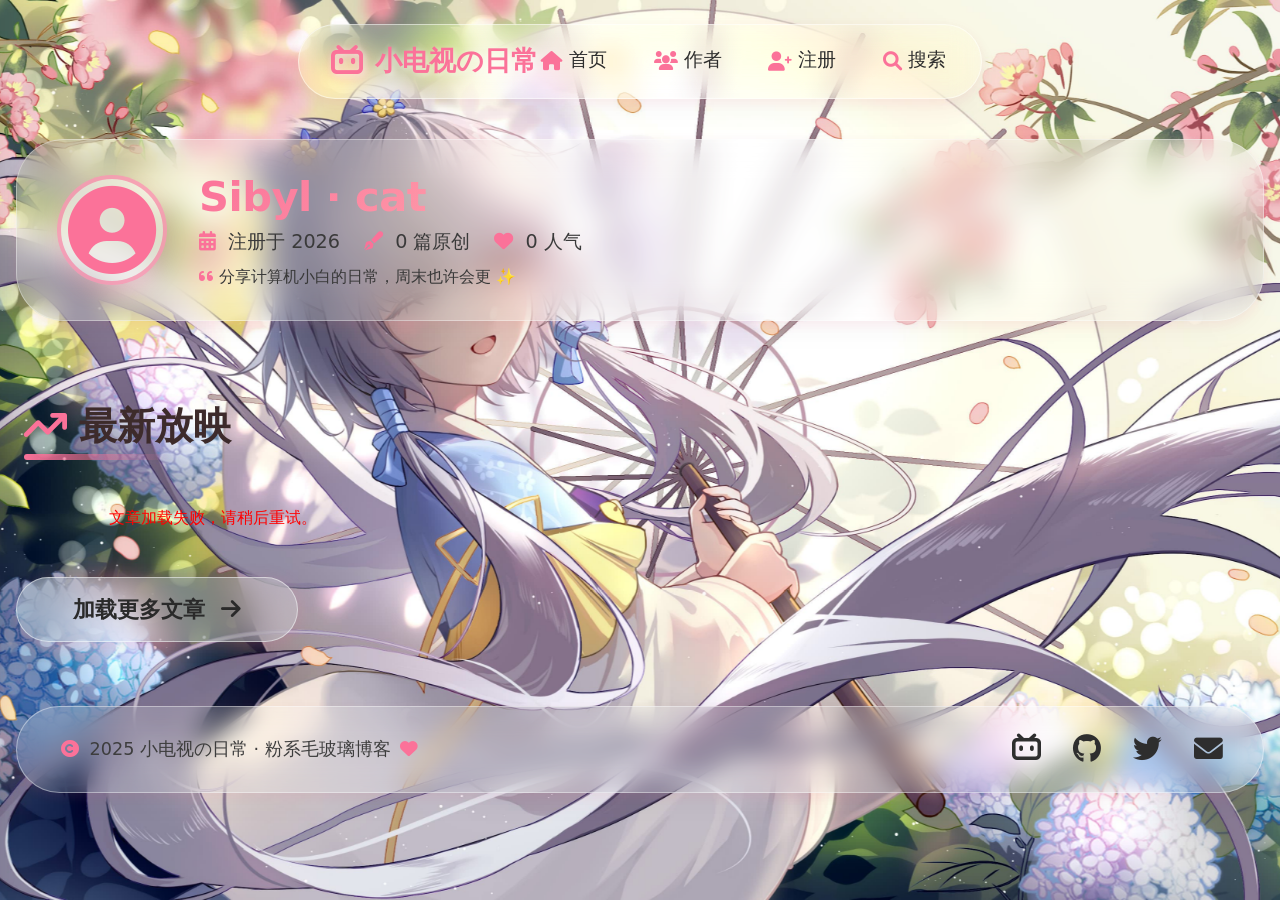
==== commit cb82ab10: "Update index.html" ====
--- a/index.html
+++ b/index.html
@@ -20,8 +20,8 @@
   </div>
       <div class="nav-links">
         <a href="#"><i class="fas fa-house"></i> 首页</a>
-        <a href="#"><i class="fas fa-folder-open"></i> 归档</a>
-        <a href="#"><i class="fas fa-user-astronaut"></i> 关于</a>
+        <a href="authors.html"><i class="fas fa-users"></i> 作者</a>
+        <a href="register.html"><i class="fas fa-user-plus"></i> 注册</a>
         <a href="#"><i class="fas fa-magnifying-glass"></i> 搜索</a>
       </div>
     </nav>
@@ -34,10 +34,10 @@
   </div>
   <ul class="sidebar-menu">
     <li><a href="index.html"><i class="fas fa-house"></i> 首页</a></li>
-    <li><a href="#"><i class="fas fa-folder-open"></i> 归档</a></li>
+    <li><a href="authors.html"><i class="fas fa-users"></i> 作者</a></li>
     <li><a href="#"><i class="fas fa-tags"></i> 标签</a></li>
-    <li><a href="#"><i class="fas fa-user-astronaut"></i> 关于</a></li>
-    <li><a href="admin.html"><i class="fas fa-cog"></i> 管理</a></li>
+    <li><a href="register.html"><i class="fas fa-user-plus"></i> 注册</a></li>
+    <li><a href="admin.html"><i class="fa-solid fa-blog"></i> 管理</a></li>
     <li><a href="#"><i class="fas fa-cog"></i> 设置</a></li>
   </ul>
   <div class="sidebar-footer">
@@ -186,20 +186,20 @@
         }
 
         // 生成整张卡片的 HTML
-        const cardHtml = `
-          <article class="article-card glass">
+      const card = `
+        <article class="article-card glass">
             <div class="card-meta">
-              <span><i class="far fa-calendar"></i> ${formattedDate}</span>
-              <span><i class="far fa-clock"></i> 刚刚</span>
+                <span class="card-date"><i class="far fa-calendar"></i> ${formattedDate}</span>
+                <span class="card-author" title="${post.author || '未知作者'}">
+                    <i class="fas fa-user"></i> ${post.author || '未知作者'}
+                </span>
             </div>
             <a href="post.html?slug=${post.slug}" style="text-decoration: none; color: inherit;">
-              <h3 class="card-title">${post.title}</h3>
+                <h3 class="card-title">${post.title}</h3>
             </a>
             <p class="card-excerpt">${post.excerpt || ''}</p>
-            <div class="card-tags">
-              ${tagsHtml}
-            </div>
-          </article>
+            <div class="card-tags">${tagsHtml}</div>
+        </article>
         `;
 
         // 将这张卡片的 HTML 添加到容器中
--- a/style.css
+++ b/style.css
@@ -21,7 +21,6 @@
   animation: bgGlow 8s infinite alternate ease-in-out;
 }
 
-/* 壁纸背景 */
 body::before {
   content: '';
   position: fixed;
@@ -29,11 +28,141 @@
   left: 0;
   width: 100%;
   height: 100%;
-  background: url('images/wallpaper.jpg') no-repeat center center fixed;
+  background: url('images/wallpaper-desktop.jpg') no-repeat center center fixed;
   background-size: cover;
   z-index: -1;
 }
-
+/* 作者详情页顶部信息容器 */
+.author-info-container {
+    display: flex;
+    align-items: center;
+    gap: 2rem;
+    width: 100%;
+    flex-wrap: wrap; /* 允许在小屏幕上换行 */
+}
+/* 头像容器 */
+.author-info-avatar {
+    width: 100px;
+    height: 100px;
+    background: rgba(251, 114, 153, 0.2);
+    border-radius: 50%;
+    border: 3px solid #FB7299;
+    display: flex;
+    align-items: center;
+    justify-content: center;
+    flex-shrink: 0; /* 防止头像被压缩 */
+    overflow: hidden;
+}
+
+.author-info-avatar i {
+    font-size: 5rem;
+    color: #FB7299;
+    line-height: 1;
+}
+
+/* 右侧文字区域 */
+.author-info-details {
+    flex: 1;            /* 占据剩余空间 */
+    min-width: 0;       /* 允许收缩到小于内容宽度 */
+    word-break: break-word; /* 处理长单词换行 */
+}
+
+/* 作者名称 */
+.author-profile-name {
+    font-size: 2.5rem;/* 保留原有大小，移动端会通过媒体查询调整 */
+    color: #FB7299;
+    margin-bottom: 0.5rem;
+    line-height: 1.3;
+    word-break: break-word; /* 允许长单词换行 */
+    overflow-wrap: break-word;/* 兼容性更好 */
+    max-width: 100%; /* 限制最大宽度为父容器 */
+}
+
+/* 文章统计 */
+.author-profile-stats {
+    font-size: 1.2rem;
+    color: #444;
+    word-break: break-word;
+}
+
+
+@media (max-width: 768px) {
+  body::before {
+    background-image: url('images/wallpaper-mobile.jpg');
+    /* 可以保留 cover，如果移动版图片构图需要调整位置，可修改 background-position */
+    background-position: center top; /* 例如显示图片顶部 */
+  }
+    /* 文章正文移动端左对齐 */
+    .post-content {
+        text-align: left;   /* 确保左对齐 */
+        padding: 0 1rem;    /* 左右留边距，避免文字贴边 */
+        font-size: 1rem;    /* 可根据需要调整字体大小 */
+    }
+    .post-content h1,
+.post-content h2,
+.post-content h3 {
+    color: #FB7299;
+    margin: 1.5rem 0 1rem;
+}
+
+.post-content p {
+    margin-bottom: 1rem;
+}
+
+.post-content ul,
+.post-content ol {
+    padding-left: 2rem;
+    margin-bottom: 1rem;
+}
+
+.post-content code {
+    background: rgba(0,0,0,0.05);
+    padding: 0.2rem 0.4rem;
+    border-radius: 6px;
+    font-family: monospace;
+}
+
+.post-content pre {
+    background: rgba(0,0,0,0.05);
+    padding: 1rem;
+    border-radius: 12px;
+    overflow-x: auto;
+}
+
+.post-content a {
+    color: #FB7299;
+    text-decoration: underline;
+}
+    /* 新增作者页面移动端优化 */
+    author-info-avatar {
+        width: 80px;
+        height: 80px;
+    }
+    .author-info-avatar i {
+        font-size: 4rem;
+    }
+     .author-profile-name {
+        font-size: 1.8rem;
+    }
+    .author-card {
+        padding: 1.5rem;
+    }
+    
+    .author-profile-stats {
+        font-size: 1rem;
+    }
+    .author-card a {
+        padding: 0.4rem 1.2rem;
+        font-size: 0.9rem;
+    }
+    .author-info-details {
+        min-width: 0; /* 确保收缩 */
+    }
+    .author-info-container {
+        gap: 1rem;
+    }
+}
+    
     @keyframes bgGlow {
       0% { filter: brightness(1); }
       100% { filter: brightness(1.02); }
@@ -409,6 +538,89 @@
     .copyright i {
       color: #FB7299;
       margin: 0 4px;
+    }
+    /* ---------- 作者列表页 (authors.html) ---------- */
+    .authors-grid {
+      display: grid;
+      grid-template-columns: repeat(auto-fill, minmax(260px, 1fr));
+      gap: 2rem;
+      margin: 2rem 0 3rem;
+    }
+    .author-card {
+      padding: 2rem;
+      text-align: center;
+      transition: all 0.3s ease;
+    }
+    .author-card:hover {
+      transform: translateY(-8px) scale(1.02);
+    }
+    .author-avatar {
+      width: 120px;
+      height: 120px;
+      margin: 0 auto 1.5rem;
+      background: rgba(251, 114, 153, 0.2);
+      border-radius: 50%;
+      display: flex;
+      align-items: center;
+      justify-content: center;
+      border: 3px solid rgba(251, 114, 153, 0.5);
+      overflow: hidden; /* 防止图标溢出 */
+    }
+    .author-avatar i {
+      font-size: 4rem;
+      color: #FB7299;
+      line-height: 1;
+    }
+    .author-name {
+      font-size: 2rem;
+      font-weight: 600;
+      color: #FB7299;
+      margin-bottom: 0.5rem;
+      word-break: break-word;
+      overflow-wrap: break-word;
+      max-width: 100%;
+      line-height: 1.3;
+    }
+    .author-stats {
+      font-size: 1.1rem;
+      color: #555;
+    }
+
+    .author-stats i {
+      color: #FB7299;
+      margin-right: 0.3rem;
+    }
+
+/* 作者卡片内的按钮样式（与主页的 .btn 类似但保持独立） */
+    .author-card a {
+      display: inline-block;
+      margin-top: 1rem;
+      padding: 0.5rem 1.5rem;
+      background: rgba(251, 114, 153, 0.2);
+      border-radius: 30px;
+      color: #FB7299;
+      text-decoration: none;
+      transition: all 0.2s;
+    }
+
+    .author-card a:hover {
+      background: #FB7299;
+      color: white;
+    }
+    /* ---------- 作者详情页 (author.html) ---------- */
+    .author-profile-name {
+      font-size: 2.5rem;
+      color: #FB7299;
+      word-break: break-word;
+      overflow-wrap: break-word;
+      max-width: 100%;
+      line-height: 1.3;
+    }
+
+    .author-profile-stats {
+      font-size: 1.2rem;
+      color: #444;
+      word-break: break-word;
     }
 
     /* 响应式 */
@@ -591,3 +803,91 @@
       transform: scale(0.98);
       background: rgba(251,114,153,0.7);
     }
+/* ---------- 移动端文章内容优化 ---------- */
+@media (max-width: 768px) {
+    .post-content {
+        word-break: break-word;          /* 允许长单词换行 */
+        overflow-wrap: break-word;        /* 兼容性更好 */
+        padding: 0 0.5rem;                /* 增加左右内边距，避免贴边 */
+    }
+
+    /* 标题缩小 */
+    .post-content h1 {
+        font-size: 1.8rem;
+    }
+    .post-content h2 {
+        font-size: 1.5rem;
+    }
+    .post-content h3 {
+        font-size: 1.3rem;
+    }
+
+    /* 段落和列表 */
+    .post-content p,
+    .post-content li {
+        font-size: 1rem;
+        line-height: 1.6;
+        word-break: break-word;
+    }
+
+    /* 代码块 */
+    .post-content pre {
+        white-space: pre-wrap;            /* 允许代码块内换行 */
+        font-size: 0.9rem;
+        padding: 1rem;
+        overflow-x: auto;                  /* 如果内容太长，允许水平滚动 */
+        max-width: 100%;
+        box-sizing: border-box;
+    }
+
+    .post-content code {
+        word-break: break-all;             /* 长代码强制换行 */
+        font-size: 0.9rem;
+    }
+
+    /* 表格 */
+    .post-content table {
+        display: block;
+        overflow-x: auto;                   /* 表格允许横向滚动 */
+        white-space: nowrap;                 /* 保持表格列不换行，但可滚动 */
+        max-width: 100%;
+        border-collapse: collapse;
+    }
+
+    .post-content th,
+    .post-content td {
+        padding: 0.5rem;
+        border: 1px solid rgba(251,114,153,0.3);
+        word-break: normal;
+    }
+
+    /* 图片 */
+    .post-content img {
+        max-width: 100%;
+        height: auto;
+        display: block;
+        margin: 1rem auto;
+    }
+
+    /* 引用块 */
+    .post-content blockquote {
+        margin: 1rem 0;
+        padding: 0.5rem 1rem;
+        background: rgba(251,114,153,0.1);
+        border-left: 4px solid #FB7299;
+        word-break: break-word;
+    }
+
+    /* 链接 */
+    .post-content a {
+        word-break: break-all;               /* 长链接换行 */
+        color: #FB7299;
+    }
+
+    /* 数学公式（如果使用） */
+    .post-content .math {
+        overflow-x: auto;
+        overflow-y: hidden;
+        padding: 0.5rem 0;
+    }
+}
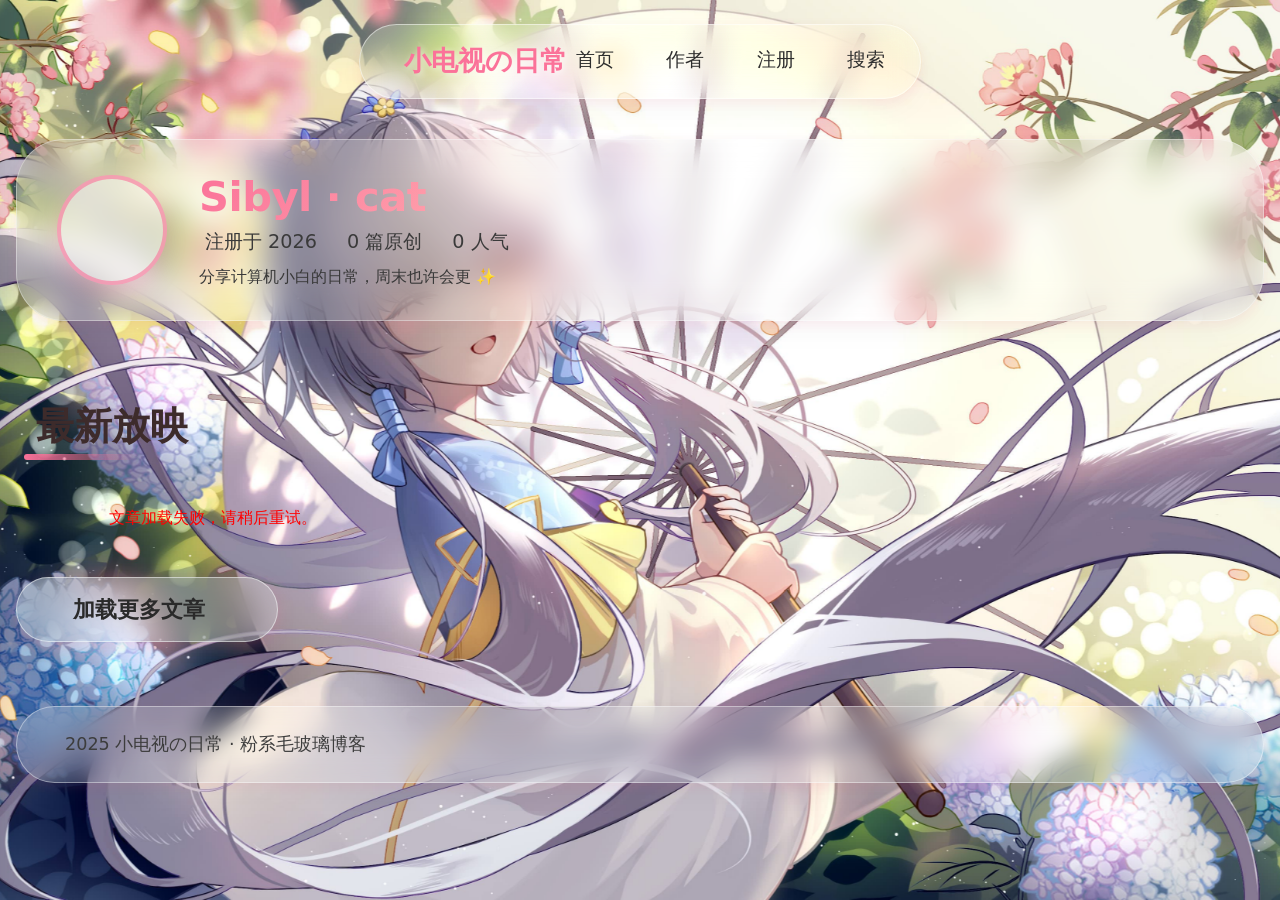
==== commit a823046a: "更新 index.html" ====
--- a/index.html
+++ b/index.html
@@ -5,7 +5,7 @@
   <meta name="viewport" content="width=device-width, initial-scale=1.0">
   <title>🌼 小电视の日常 · 哔哩哔哩风格博客</title>
   <!-- Font Awesome 6 (Cloudflare CDN, 保证快速) -->
-  <link rel="stylesheet" href="https://cdnjs.cloudflare.com/ajax/libs/font-awesome/6.0.0-beta3/css/all.min.css">
+  <link rel="stylesheet" href="https://lf3-cdn-tos.bytecdntp.com/cdn/expire-1-M/font-awesome/6.0.0-beta3/css/all.min.css">
   <link rel="stylesheet" href="style.css">
 </head>
 <body>
@@ -203,7 +203,7 @@
         `;
 
         // 将这张卡片的 HTML 添加到容器中
-        grid.innerHTML += cardHtml;
+        grid.innerHTML += card;
       });
     } catch (error) {
       // 7. 如果出错了，显示错误信息
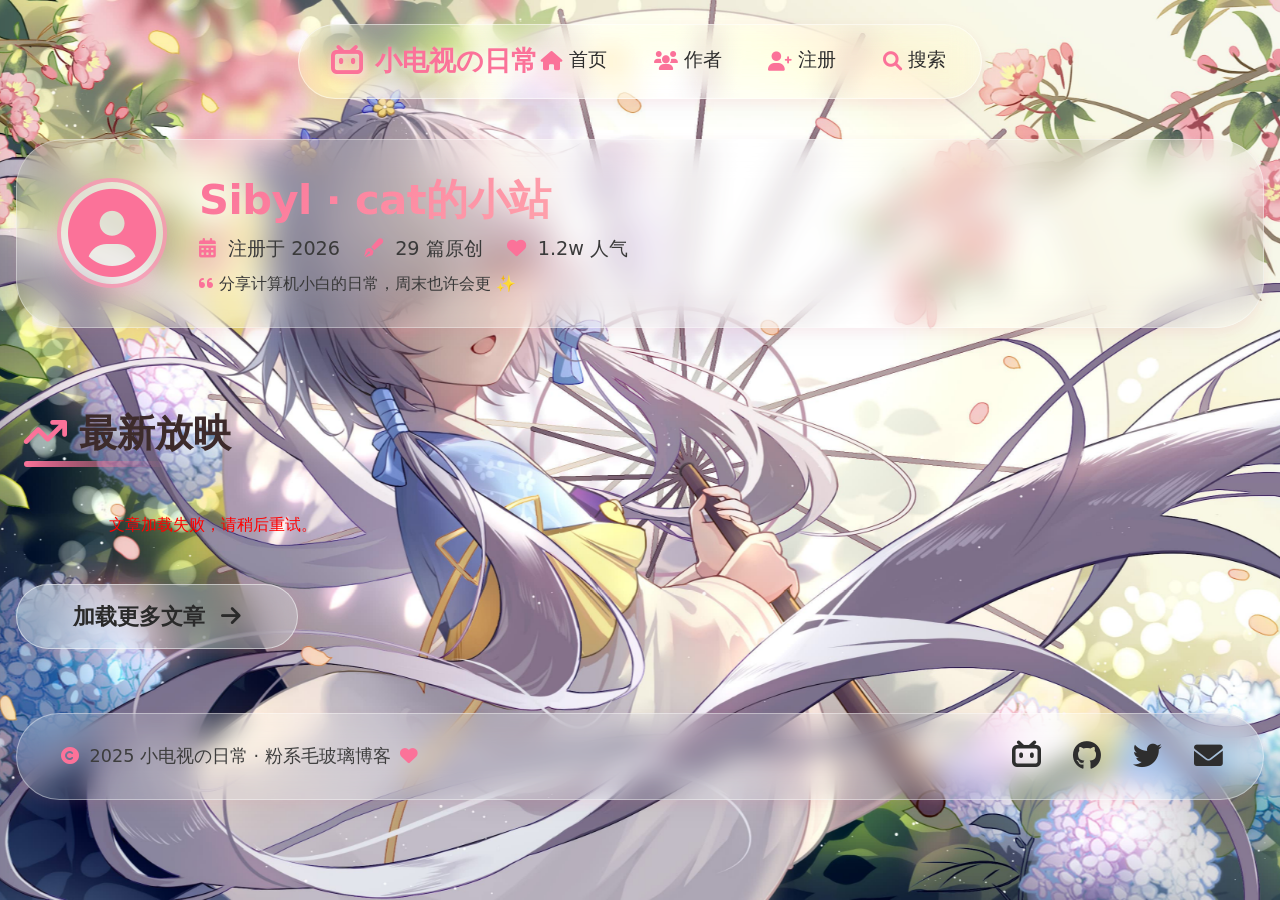
==== commit 54201fd1: "resolve colficts" ====
--- a/index.html
+++ b/index.html
@@ -4,8 +4,8 @@
   <meta charset="UTF-8">
   <meta name="viewport" content="width=device-width, initial-scale=1.0">
   <title>🌼 小电视の日常 · 哔哩哔哩风格博客</title>
-  <!-- Font Awesome 6 (Cloudflare CDN, 保证快速) -->
-  <link rel="stylesheet" href="https://lf3-cdn-tos.bytecdntp.com/cdn/expire-1-M/font-awesome/6.0.0-beta3/css/all.min.css">
+  <!-- Font Awesome 6 (国内CDN, 保证快速) -->
+  <link rel="stylesheet" href="https://cdnjs.cloudflare.com/ajax/libs/font-awesome/6.0.0-beta3/css/all.min.css">
   <link rel="stylesheet" href="style.css">
 </head>
 <body>
@@ -22,7 +22,7 @@
         <a href="#"><i class="fas fa-house"></i> 首页</a>
         <a href="authors.html"><i class="fas fa-users"></i> 作者</a>
         <a href="register.html"><i class="fas fa-user-plus"></i> 注册</a>
-        <a href="#"><i class="fas fa-magnifying-glass"></i> 搜索</a>
+        <a href="tags.html"><i class="fas fa-magnifying-glass"></i> 搜索</a>
       </div>
     </nav>
   
@@ -35,8 +35,8 @@
   <ul class="sidebar-menu">
     <li><a href="index.html"><i class="fas fa-house"></i> 首页</a></li>
     <li><a href="authors.html"><i class="fas fa-users"></i> 作者</a></li>
-    <li><a href="#"><i class="fas fa-tags"></i> 标签</a></li>
     <li><a href="register.html"><i class="fas fa-user-plus"></i> 注册</a></li>
+    <li><a href="tags.html"><i class="fas fa-magnifying-glass"></i> 搜索</a></li>
     <li><a href="admin.html"><i class="fa-solid fa-blog"></i> 管理</a></li>
     <li><a href="#"><i class="fas fa-cog"></i> 设置</a></li>
   </ul>
@@ -54,11 +54,11 @@
         <i class="fa-solid       fa-circle-user"></i>
       </div>
       <div class="profile-info">
-        <h1>Sibyl · cat</h1>
+        <h1>Sibyl · cat的小站</h1>
         <div class="bio">
           <span><i class="fas fa-calendar-alt"></i> 注册于 2026</span>
-          <span><i class="fas fa-pen-fancy"></i> 0 篇原创</span>
-          <span><i class="fas fa-heart" style="color: #FB7299;"></i> 0 人气</span>
+          <span><i class="fas fa-pen-fancy"></i> <span id="totalPosts">29</span> 篇原创</span>
+          <span><i class="fas fa-heart" style="color: #FB7299;"></i> <span id="totalUsers">1.2w</span> 人气</span>
         </div>
         <div style="margin-top: 12px; color:#393939;"><i class="fas fa-quote-left" style="color:#FB7299;"></i> 分享计算机小白的日常，周末也许会更 ✨</div>
       </div>
@@ -214,6 +214,33 @@
 
   // 8. 当页面 DOM 加载完成后，执行 loadPosts 函数
   document.addEventListener('DOMContentLoaded', loadPosts);
+    
+    
+    // 格式化数字：超过10000显示 x.xw，超过1000显示 x.xk，否则原样
+    function formatCount(num) {
+        if (num >= 10000) {
+            return (num / 10000).toFixed(1) + 'w';
+        } else if (num >= 1000) {
+            return (num / 1000).toFixed(1) + 'k';
+        } else {
+            return num;
+        }
+    }
+
+    async function loadStats() {
+        try {
+            const res = await fetch('/api/stats');
+            if (!res.ok) throw new Error('网络错误');
+            const data = await res.json();
+            document.getElementById('totalPosts').textContent = data.postsCount;
+            document.getElementById('totalUsers').textContent = formatCount(data.usersCount);
+        } catch (err) {
+            console.error('加载统计失败:', err);
+            // 可选：保留原静态数字或显示占位符
+        }
+    }
+
+    document.addEventListener('DOMContentLoaded', loadStats);
 </script>
 </body>
 </html>
--- a/style.css
+++ b/style.css
@@ -389,16 +389,18 @@
       border-color: #FB7299;
       box-shadow: 0 28px 38px -10px rgba(251, 114, 153, 0.3);
     }
-
+    /* 卡片元信息行：左侧日期，右侧作者，弹性布局确保换行 */
     .card-meta {
-      display: flex;
-      justify-content: space-between;
-      align-items: center;
-      color: #4a4a4a;
-      font-size: 0.95rem;
-      margin-bottom: 1rem;
-      border-bottom: 1px dashed rgba(251,114,153,0.3);
-      padding-bottom: 10px;
+        display: flex;
+        justify-content: space-between;
+        align-items: center;
+        flex-wrap: wrap;        /* 允许换行 */
+        gap: 0.5rem;            /* 间距 */
+        margin-bottom: 1rem;
+        color: #4a4a4a;
+        font-size: 0.95rem;
+        border-bottom: 1px dashed rgba(251,114,153,0.3);
+        padding-bottom: 10px;
     }
 
     .card-meta i {
@@ -426,6 +428,22 @@
       font-size: 1rem;
       opacity: 0.9;
     }
+    /* 日期部分（左） */
+    .card-date {
+        white-space: nowrap;     /* 日期一般较短，不换行 */
+    }
+
+    /* 作者部分（右） */
+    .card-author {
+        max-width: 150px;        /* 限制最大宽度，防止过长 */
+        overflow: hidden;
+        text-overflow: ellipsis; /* 超出显示省略号 */
+        white-space: nowrap;     /* 默认单行省略 */
+        display: inline-flex;
+        align-items: center;
+        gap: 0.3rem;
+    }
+
 
     .card-tags {
       display: flex;
@@ -450,6 +468,20 @@
       color: white;
       border-color: #FB7299;
       transform: scale(1.05) translateY(-2px);
+    }
+    /* 移动端优化：当屏幕较窄时，允许作者换行并取消省略号 */
+    @media (max-width: 480px) {
+        .card-meta {
+            flex-direction: column;  /* 改为垂直排列，日期在上，作者在下 */
+            align-items: flex-start;
+        }
+        .card-author {
+            max-width: 100%;         /* 取消宽度限制 */
+            white-space: normal;      /* 允许换行 */
+            overflow: visible;
+            text-overflow: clip;
+            word-break: break-word;   /* 长单词换行 */
+        }
     }
 
     /* 加载更多按钮 (毛玻璃+动效) */
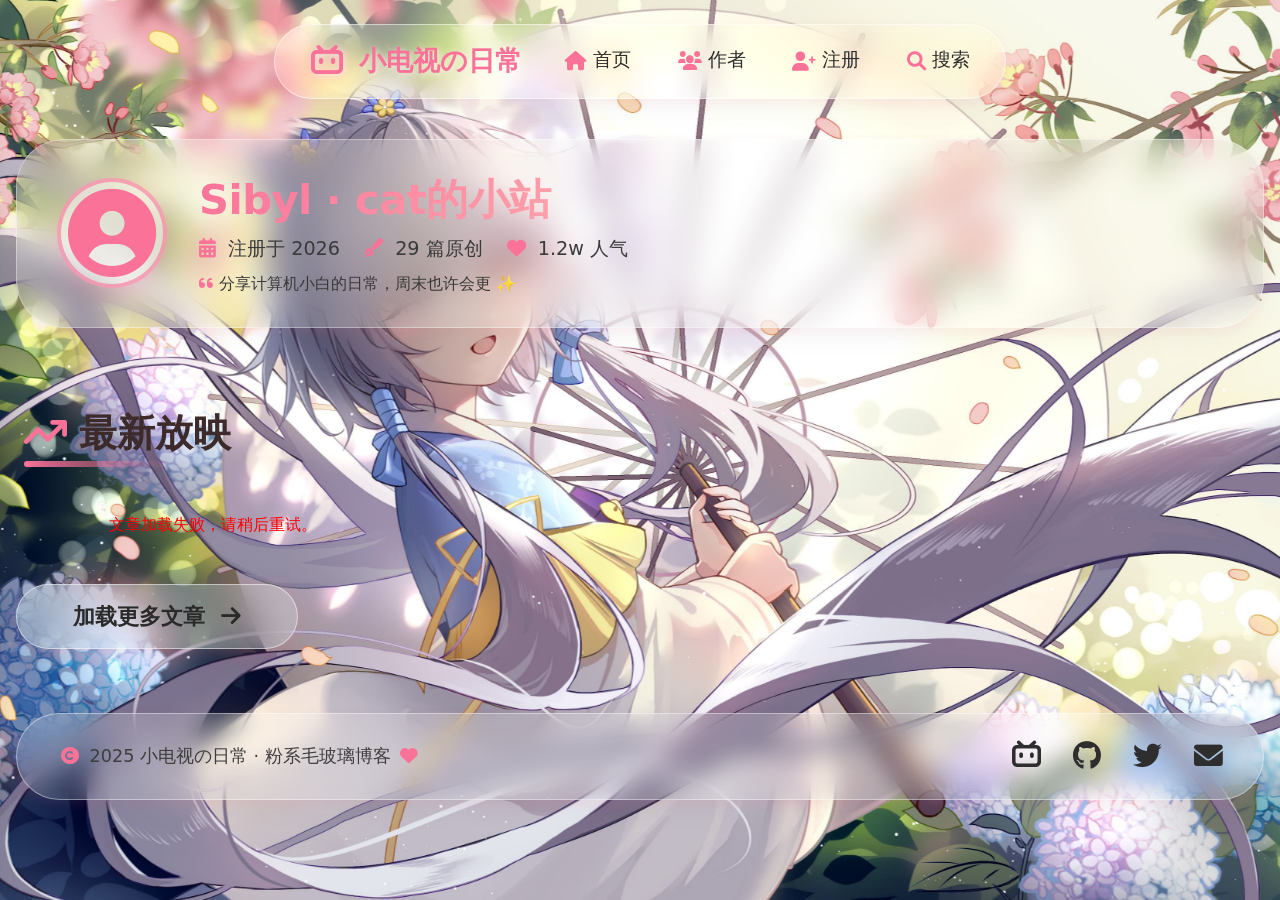
==== commit f21ae6e0: "一. 抽离全局侧边栏与二级导航栏为独立组件 1. 改动说明：将原本冗长、重复且分散在各个 HTML 页面中的侧边栏结构、呼出交互逻辑，以及二级页面专用的顶部极简导航栏，打包成了全局公用的模板组件。使整" ====
--- a/index.html
+++ b/index.html
@@ -1,5 +1,6 @@
 <!DOCTYPE html>
 <html lang="en">
+
 <head>
   <meta charset="UTF-8">
   <meta name="viewport" content="width=device-width, initial-scale=1.0">
@@ -7,45 +8,33 @@
   <!-- Font Awesome 6 (国内CDN, 保证快速) -->
   <link rel="stylesheet" href="https://cdnjs.cloudflare.com/ajax/libs/font-awesome/6.0.0-beta3/css/all.min.css">
   <link rel="stylesheet" href="style.css">
+  <script src="./components.js"></script>
 </head>
+
 <body>
-  
-    <!-- 导航栏 · 毛玻璃 + 粉色调 -->
-    <nav class="navbar glass">
-  <div style="display: flex; align-items: center; gap: 1rem;"><!-- 小电视图标作为侧边栏触发器 -->
-      <div class="logo" id="sidebarToggle" style="display: flex; align-items: center; gap: 12px; cursor: pointer;">
-        <i class="fab fa-bilibili" style="color: #FB7299;"></i>
-        <span>小电视の日常</span>
-      </div>
-  </div>
-      <div class="nav-links">
-        <a href="#"><i class="fas fa-house"></i> 首页</a>
-        <a href="authors.html"><i class="fas fa-users"></i> 作者</a>
-        <a href="register.html"><i class="fas fa-user-plus"></i> 注册</a>
-        <a href="tags.html"><i class="fas fa-magnifying-glass"></i> 搜索</a>
-      </div>
-    </nav>
-  
-  <!-- 侧边栏 (毛玻璃) -->
-<div class="sidebar" id="sidebar">
-  <div class="sidebar-header">
-    <span class="sidebar-title">导航</span>
-    <button class="close-btn" id="closeSidebar"><i class="fas fa-times"></i></button>
-  </div>
-  <ul class="sidebar-menu">
-    <li><a href="index.html"><i class="fas fa-house"></i> 首页</a></li>
-    <li><a href="authors.html"><i class="fas fa-users"></i> 作者</a></li>
-    <li><a href="register.html"><i class="fas fa-user-plus"></i> 注册</a></li>
-    <li><a href="tags.html"><i class="fas fa-magnifying-glass"></i> 搜索</a></li>
-    <li><a href="admin.html"><i class="fa-solid fa-blog"></i> 管理</a></li>
-    <li><a href="#"><i class="fas fa-cog"></i> 设置</a></li>
-  </ul>
-  <div class="sidebar-footer">
-    <p>© 2025 小电视の日常</p>
-  </div>
-</div>
-<!-- 遮罩层 (点击关闭侧边栏) -->
-<div class="overlay" id="overlay"></div>
+
+  <!-- 导航栏 · 毛玻璃 + 粉色调 -->
+  <nav class="navbar glass">
+    <div style="display: flex; align-items: center; gap: 1rem;"><!-- 小电视图标作为侧边栏触发器 -->
+      <div class="logo" style="display: flex; align-items: center; gap: 12px;">
+        <i class="fab fa-bilibili" id="sidebarToggle" style="color: #FB7299; cursor: pointer; padding: 4px;"
+          title="打开侧边栏"></i>
+        <a href="./index.html" style="text-decoration: none; color: inherit; cursor: pointer;" title="返回首页">
+          <span>小电视の日常</span>
+        </a>
+      </div>
+    </div>
+    <div class="nav-links">
+      <a href="#"><i class="fas fa-house"></i> 首页</a>
+      <a href="authors.html"><i class="fas fa-users"></i> 作者</a>
+      <a href="register.html"><i class="fas fa-user-plus"></i> 注册</a>
+      <a href="tags.html"><i class="fas fa-magnifying-glass"></i> 搜索</a>
+    </div>
+  </nav>
+
+  <!-- 全局侧边栏组件 -->
+  <blog-sidebar></blog-sidebar>
+
   <div class="blog-container">
 
     <!-- 个人资料卡 (毛玻璃 + 动效) -->
@@ -60,7 +49,8 @@
           <span><i class="fas fa-pen-fancy"></i> <span id="totalPosts">29</span> 篇原创</span>
           <span><i class="fas fa-heart" style="color: #FB7299;"></i> <span id="totalUsers">1.2w</span> 人气</span>
         </div>
-        <div style="margin-top: 12px; color:#393939;"><i class="fas fa-quote-left" style="color:#FB7299;"></i> 分享计算机小白的日常，周末也许会更 ✨</div>
+        <div style="margin-top: 12px; color:#393939;"><i class="fas fa-quote-left" style="color:#FB7299;"></i>
+          分享计算机小白的日常，周末也许会更 ✨</div>
       </div>
     </div>
 
@@ -69,7 +59,7 @@
     <div class="article-grid" id="post-grid">
       <!-- 这里将用 JavaScript 动态填充卡片 -->
     </div>
-    
+
     <!-- 加载更多按钮 · 附带模拟点击动效 -->
     <div class="load-more" onclick="alert('(◕‿◕) 已经是最新内容啦，期待下一篇吧～')">
       <span>加载更多文章</span>
@@ -79,7 +69,7 @@
     <!-- 页脚 毛玻璃 + B站氛围 -->
     <footer class="footer glass">
       <div class="copyright">
-        <i class="fas fa-copyright"></i> 2025 小电视の日常 · 粉系毛玻璃博客 
+        <i class="fas fa-copyright"></i> 2025 小电视の日常 · 粉系毛玻璃博客
         <i class="fas fa-heart" style="color: #FB7299;"></i>
       </div>
       <div class="social-links">
@@ -93,7 +83,7 @@
 
   <!-- 微小交互：模仿哔哩哔哩 logo 浮动 -->
   <script>
-    (function() {
+    (function () {
       // 加一点点趣味：所有卡片点击时小小的反馈 (保持流畅)
       const cards = document.querySelectorAll('.article-card');
       cards.forEach(card => {
@@ -111,82 +101,49 @@
     })();
   </script>
 
-  <!-- 控制侧边栏的打开/关闭 -->
+  <!-- 编写 JavaScript 动态加载函数 -->
   <script>
-  document.addEventListener('DOMContentLoaded', function() {
-    const sidebarToggle = document.getElementById('sidebarToggle');
-    const sidebar = document.getElementById('sidebar');
-    const overlay = document.getElementById('overlay');
-    const closeBtn = document.getElementById('closeSidebar');
-
-    function openSidebar() {
-      sidebar.classList.add('open');
-      overlay.classList.add('active');
-      document.body.style.overflow = 'hidden'; // 禁止背景滚动
-    }
-
-    function closeSidebar() {
-      sidebar.classList.remove('open');
-      overlay.classList.remove('active');
-      document.body.style.overflow = ''; // 恢复滚动
-    }
-
-    sidebarToggle.addEventListener('click', openSidebar);
-    closeBtn.addEventListener('click', closeSidebar);
-    overlay.addEventListener('click', closeSidebar);
-
-    // 可选：按 ESC 键关闭侧边栏
-    window.addEventListener('keydown', function(e) {
-      if (e.key === 'Escape' && sidebar.classList.contains('open')) {
-        closeSidebar();
-      }
-    });
-  });
-  </script>
-
-<!-- 编写 JavaScript 动态加载函数 -->
-  <script>
-  // 定义一个异步函数，用于加载文章列表
-  async function loadPosts() {
-    // 1. 显示加载提示（可选）
-    const grid = document.getElementById('post-grid');
-    grid.innerHTML = '<p style="text-align: center; color: #FB7299;">加载中...</p>';
-
-    try {
-      // 2. 调用我们创建的 API 接口
-      const response = await fetch('/api/posts');
-      
-      // 3. 检查响应是否成功
-      if (!response.ok) {
-        throw new Error('网络响应错误');
-      }
-
-      // 4. 解析返回的 JSON 数据
-      const posts = await response.json();
-      
-      // 5. 清空容器，准备填充新卡片
-      grid.innerHTML = '';
-
-      // 6. 遍历每一篇文章，生成卡片 HTML
-      posts.forEach(post => {
-        // 格式化日期：从 "2025-02-18T12:34:56Z" 转为 "2025-02-18"
-        const date = new Date(post.updated_at);
-        const year = date.getFullYear();
-        const month = String(date.getMonth() + 1).padStart(2, '0');  // 月份补零
-        const day = String(date.getDate()).padStart(2, '0');         // 日期补零
-        const formattedDate = `${year}-${month}-${day}`;
-
-        // 处理标签：假设数据库里 tags 是逗号分隔的字符串，如 "教程,Cloudflare,前端"
-        let tagsHtml = '';
-        if (post.tags) {
-          const tagsArray = post.tags.split(',');  // 拆分成数组
-          tagsHtml = tagsArray.map(tag => 
-            `<span class="tag">#${tag.trim()}</span>`  // 每个标签生成一个 <span>
-          ).join('');  // 合并成字符串
+    // 定义一个异步函数，用于加载文章列表
+    async function loadPosts() {
+      // 1. 显示加载提示（可选）
+      const grid = document.getElementById('post-grid');
+      grid.innerHTML = '<p style="text-align: center; color: #FB7299;">加载中...</p>';
+
+      try {
+        // 2. 调用我们创建的 API 接口
+        const response = await fetch('/api/posts');
+
+        // 3. 检查响应是否成功
+        if (!response.ok) {
+          throw new Error('网络响应错误');
         }
 
-        // 生成整张卡片的 HTML
-      const card = `
+        // 4. 解析返回的 JSON 数据
+        const posts = await response.json();
+
+        // 5. 清空容器，准备填充新卡片
+        grid.innerHTML = '';
+
+        // 6. 遍历每一篇文章，生成卡片 HTML
+        posts.forEach(post => {
+          // 格式化日期：从 "2025-02-18T12:34:56Z" 转为 "2025-02-18"
+          const date = new Date(post.updated_at);
+          const year = date.getFullYear();
+          const month = String(date.getMonth() + 1).padStart(2, '0');  // 月份补零
+          const day = String(date.getDate()).padStart(2, '0');         // 日期补零
+          const formattedDate = `${year}-${month}-${day}`;
+
+          // 处理标签：假设数据库里 tags 是逗号分隔的字符串，如 "教程,Cloudflare,前端"
+          let tagsHtml = '';
+          if (post.tags) {
+            const tagsArray = post.tags.split(',');  // 拆分成数组
+            tagsHtml = tagsArray.map(tag =>
+              `<span class="tag">#${tag.trim()}</span>`  // 每个标签生成一个 <span>
+            ).join('');  // 合并成字符串
+          }
+
+          // 生成整张卡片的 HTML
+          const card = `
         <article class="article-card glass">
             <div class="card-meta">
                 <span class="card-date"><i class="far fa-calendar"></i> ${formattedDate}</span>
@@ -202,45 +159,46 @@
         </article>
         `;
 
-        // 将这张卡片的 HTML 添加到容器中
-        grid.innerHTML += card;
-      });
-    } catch (error) {
-      // 7. 如果出错了，显示错误信息
-      console.error('加载文章失败:', error);
-      grid.innerHTML = '<p style="text-align: center; color: red;">文章加载失败，请稍后重试。</p>';
+          // 将这张卡片的 HTML 添加到容器中
+          grid.innerHTML += card;
+        });
+      } catch (error) {
+        // 7. 如果出错了，显示错误信息
+        console.error('加载文章失败:', error);
+        grid.innerHTML = '<p style="text-align: center; color: red;">文章加载失败，请稍后重试。</p>';
+      }
     }
-  }
-
-  // 8. 当页面 DOM 加载完成后，执行 loadPosts 函数
-  document.addEventListener('DOMContentLoaded', loadPosts);
-    
-    
+
+    // 8. 当页面 DOM 加载完成后，执行 loadPosts 函数
+    document.addEventListener('DOMContentLoaded', loadPosts);
+
+
     // 格式化数字：超过10000显示 x.xw，超过1000显示 x.xk，否则原样
     function formatCount(num) {
-        if (num >= 10000) {
-            return (num / 10000).toFixed(1) + 'w';
-        } else if (num >= 1000) {
-            return (num / 1000).toFixed(1) + 'k';
-        } else {
-            return num;
-        }
+      if (num >= 10000) {
+        return (num / 10000).toFixed(1) + 'w';
+      } else if (num >= 1000) {
+        return (num / 1000).toFixed(1) + 'k';
+      } else {
+        return num;
+      }
     }
 
     async function loadStats() {
-        try {
-            const res = await fetch('/api/stats');
-            if (!res.ok) throw new Error('网络错误');
-            const data = await res.json();
-            document.getElementById('totalPosts').textContent = data.postsCount;
-            document.getElementById('totalUsers').textContent = formatCount(data.usersCount);
-        } catch (err) {
-            console.error('加载统计失败:', err);
-            // 可选：保留原静态数字或显示占位符
-        }
+      try {
+        const res = await fetch('/api/stats');
+        if (!res.ok) throw new Error('网络错误');
+        const data = await res.json();
+        document.getElementById('totalPosts').textContent = data.postsCount;
+        document.getElementById('totalUsers').textContent = formatCount(data.usersCount);
+      } catch (err) {
+        console.error('加载统计失败:', err);
+        // 可选：保留原静态数字或显示占位符
+      }
     }
 
     document.addEventListener('DOMContentLoaded', loadStats);
-</script>
+  </script>
 </body>
-</html>
+
+</html>
--- a/style.css
+++ b/style.css
@@ -1,16 +1,15 @@
-    /* 全局 reset 与 哔哩哔哩主色调 #FB7299 (粉) */
-    * {
-      margin: 0;
-      padding: 0;
-      box-sizing: border-box;
-      font-family: 'Segoe UI', Roboto, 'Helvetica Neue', system-ui, sans-serif;
-    }
-
-    body {
+/* ========== 全局重置与主色调 ========== */
+* {
+  margin: 0;
+  padding: 0;
+  box-sizing: border-box;
+  font-family: 'Segoe UI', Roboto, 'Helvetica Neue', system-ui, sans-serif;
+}
+
+body {
   position: relative;
   min-height: 100vh;
-  /* 原有背景（渐变+噪点）保持不变 */
-  background: 
+  background:
     radial-gradient(rgba(255, 255, 255, 0.3) 1px, transparent 1px),
     linear-gradient(145deg, #ffe9f0 0%, #ffd9e5 100%);
   background-size: 30px 30px, auto;
@@ -32,671 +31,587 @@
   background-size: cover;
   z-index: -1;
 }
-/* 作者详情页顶部信息容器 */
+
+@keyframes bgGlow {
+  0% {
+    filter: brightness(1);
+  }
+
+  100% {
+    filter: brightness(1.02);
+  }
+}
+
+/* 主容器 */
+.blog-container {
+  max-width: 1300px;
+  width: 100%;
+}
+
+/* ========== 毛玻璃基类 ========== */
+.glass {
+  background: rgba(255, 255, 255, 0.25);
+  backdrop-filter: blur(12px) saturate(180%);
+  -webkit-backdrop-filter: blur(12px) saturate(180%);
+  border: 1px solid rgba(255, 255, 255, 0.35);
+  border-radius: 32px;
+  box-shadow: 0 12px 28px rgba(0, 0, 0, 0.03), 0 4px 12px rgba(251, 114, 153, 0.1);
+  transition: all 0.3s cubic-bezier(0.2, 0.9, 0.4, 1);
+}
+
+.glass:hover {
+  border-color: rgba(251, 114, 153, 0.5);
+  box-shadow: 0 20px 32px rgba(251, 114, 153, 0.15);
+  background: rgba(255, 255, 255, 0.35);
+}
+
+/* ========== 导航栏 ========== */
+.navbar {
+  display: flex;
+  justify-content: flex-start;
+  align-items: center;
+  gap: 2.5rem;
+  padding: 0.9rem 2rem;
+  margin-bottom: 2.5rem;
+  background: rgba(255, 255, 255, 0.2);
+  backdrop-filter: blur(14px) saturate(200%);
+  border-radius: 60px;
+  border: 1px solid rgba(255, 255, 255, 0.5);
+  animation: slideDown 0.7s ease-out;
+}
+
+@keyframes slideDown {
+  0% {
+    opacity: 0;
+    transform: translateY(-30px);
+  }
+
+  100% {
+    opacity: 1;
+    transform: translateY(0);
+  }
+}
+
+.logo {
+  display: flex;
+  align-items: center;
+  gap: 12px;
+  font-size: 1.7rem;
+  font-weight: 700;
+  color: #FB7299;
+  text-shadow: 2px 2px 6px rgba(255, 255, 255, 0.7);
+  cursor: pointer;
+}
+
+.logo i {
+  font-size: 2rem;
+  color: #FB7299;
+  filter: drop-shadow(0 2px 4px rgba(251, 114, 153, 0.4));
+}
+
+.nav-links {
+  display: flex;
+  gap: 2.5rem;
+  align-items: center;
+  margin-left: auto;
+}
+
+.nav-links a {
+  text-decoration: none;
+  color: #2e2e2e;
+  font-weight: 520;
+  font-size: 1.2rem;
+  padding: 0.5rem 0.2rem;
+  border-bottom: 2px solid transparent;
+  transition: all 0.25s;
+  display: flex;
+  align-items: center;
+  gap: 6px;
+}
+
+.nav-links a i {
+  color: #FB7299;
+  font-size: 1.2rem;
+  transition: transform 0.2s;
+}
+
+.nav-links a:hover {
+  color: #FB7299;
+  border-bottom-color: #FB7299;
+  transform: translateY(-2px);
+}
+
+.nav-links a:hover i {
+  transform: scale(1.15) rotate(2deg);
+}
+
+/* ========== 个人资料卡 ========== */
+.profile-card {
+  display: flex;
+  align-items: center;
+  gap: 2rem;
+  padding: 2rem 2.5rem;
+  margin-bottom: 3rem;
+  background: rgba(255, 255, 255, 0.22);
+  backdrop-filter: blur(16px);
+  border-radius: 48px;
+  transform-origin: top;
+  animation: floatIn 0.9s cubic-bezier(0.12, 0.71, 0.33, 1) 0.1s both;
+}
+
+@keyframes floatIn {
+  0% {
+    opacity: 0;
+    transform: scale(0.95) translateY(30px);
+  }
+
+  100% {
+    opacity: 1;
+    transform: scale(1) translateY(0);
+  }
+}
+
+.avatar {
+  background: rgba(255, 255, 255, 0.5);
+  border-radius: 50%;
+  width: 110px;
+  height: 110px;
+  display: flex;
+  align-items: center;
+  justify-content: center;
+  border: 4px solid rgba(251, 114, 153, 0.6);
+  transition: all 0.3s;
+  box-shadow: 0 10px 20px rgba(251, 114, 153, 0.2);
+}
+
+.avatar i {
+  font-size: 5.5rem;
+  color: #FB7299;
+  transition: transform 0.4s;
+}
+
+.avatar:hover i {
+  transform: rotate(8deg) scale(1.05);
+}
+
+.profile-info h1 {
+  font-size: 2.6rem;
+  font-weight: 750;
+  background: linear-gradient(130deg, #FB7299, #ffaaaf);
+  -webkit-background-clip: text;
+  background-clip: text;
+  color: transparent;
+  letter-spacing: -0.5px;
+  margin-bottom: 8px;
+}
+
+.profile-info .bio {
+  font-size: 1.2rem;
+  color: #3a3a3a;
+  display: flex;
+  gap: 24px;
+  flex-wrap: wrap;
+}
+
+.bio span i {
+  color: #FB7299;
+  margin-right: 6px;
+}
+
+/* ========== 文章标题 ========== */
+.section-title {
+  font-size: 2.4rem;
+  font-weight: 600;
+  margin: 2rem 0 1.5rem 0.5rem;
+  color: #3d2b2b;
+  display: inline-block;
+  position: relative;
+  animation: slideIn 0.5s 0.2s both;
+}
+
+.section-title::after {
+  content: '';
+  position: absolute;
+  bottom: -8px;
+  left: 0;
+  width: 70%;
+  height: 6px;
+  background: linear-gradient(90deg, #FB7299, transparent);
+  border-radius: 12px;
+}
+
+/* ========== 文章卡片网格 ========== */
+.article-grid {
+  display: grid;
+  grid-template-columns: repeat(auto-fill, minmax(300px, 1fr));
+  gap: 2rem;
+  margin: 2rem 0 3rem;
+}
+
+.article-card {
+  padding: 1.8rem 1.5rem;
+  border-radius: 32px;
+  background: rgba(255, 255, 255, 0.2);
+  backdrop-filter: blur(14px);
+  border: 1px solid rgba(255, 255, 255, 0.4);
+  transition: all 0.35s ease;
+  animation: cardAppear 0.6s backwards;
+  display: flex;
+  flex-direction: column;
+  cursor: default;
+}
+
+.article-card:nth-child(1) {
+  animation-delay: 0.1s;
+}
+
+.article-card:nth-child(2) {
+  animation-delay: 0.2s;
+}
+
+.article-card:nth-child(3) {
+  animation-delay: 0.3s;
+}
+
+.article-card:nth-child(4) {
+  animation-delay: 0.4s;
+}
+
+.article-card:nth-child(5) {
+  animation-delay: 0.5s;
+}
+
+.article-card:nth-child(6) {
+  animation-delay: 0.6s;
+}
+
+@keyframes cardAppear {
+  0% {
+    opacity: 0;
+    transform: translateY(40px) scale(0.97);
+  }
+
+  100% {
+    opacity: 1;
+    transform: translateY(0) scale(1);
+  }
+}
+
+.article-card:hover {
+  transform: translateY(-12px) scale(1.01);
+  background: rgba(255, 255, 255, 0.35);
+  border-color: #FB7299;
+  box-shadow: 0 28px 38px -10px rgba(251, 114, 153, 0.3);
+}
+
+.card-meta {
+  display: flex;
+  justify-content: space-between;
+  align-items: center;
+  flex-wrap: wrap;
+  gap: 0.5rem;
+  margin-bottom: 1rem;
+  color: #4a4a4a;
+  font-size: 0.95rem;
+  border-bottom: 1px dashed rgba(251, 114, 153, 0.3);
+  padding-bottom: 10px;
+}
+
+.card-meta i {
+  color: #FB7299;
+  margin-right: 5px;
+}
+
+.card-title {
+  font-size: 1.9rem;
+  font-weight: 680;
+  line-height: 1.3;
+  margin-bottom: 1rem;
+  color: #1f1f1f;
+  transition: color 0.2s;
+}
+
+.article-card:hover .card-title {
+  color: #FB7299;
+}
+
+.card-excerpt {
+  color: #2f2f2f;
+  line-height: 1.6;
+  margin-bottom: 1.5rem;
+  font-size: 1rem;
+  opacity: 0.9;
+}
+
+.card-date {
+  white-space: nowrap;
+}
+
+.card-author {
+  max-width: 150px;
+  overflow: hidden;
+  text-overflow: ellipsis;
+  white-space: nowrap;
+  display: inline-flex;
+  align-items: center;
+  gap: 0.3rem;
+}
+
+.card-tags {
+  display: flex;
+  flex-wrap: wrap;
+  gap: 10px;
+  margin-top: auto;
+}
+
+.tag {
+  background: rgba(251, 114, 153, 0.2);
+  backdrop-filter: blur(4px);
+  padding: 0.3rem 1rem;
+  border-radius: 40px;
+  font-size: 0.9rem;
+  border: 1px solid rgba(251, 114, 153, 0.5);
+  color: #2d2d2d;
+  transition: all 0.2s;
+}
+
+.tag:hover {
+  background: #FB7299;
+  color: white;
+  border-color: #FB7299;
+  transform: scale(1.05) translateY(-2px);
+}
+
+/* ========== 加载更多按钮 ========== */
+.load-more {
+  display: inline-flex;
+  align-items: center;
+  justify-content: center;
+  gap: 1rem;
+  padding: 1rem 3.5rem;
+  margin: 0 auto 3rem;
+  font-size: 1.4rem;
+  font-weight: 600;
+  color: #2a2a2a;
+  background: rgba(255, 255, 255, 0.25);
+  backdrop-filter: blur(16px);
+  border-radius: 60px;
+  border: 1px solid rgba(255, 255, 255, 0.5);
+  width: fit-content;
+  cursor: pointer;
+  transition: all 0.3s;
+  box-shadow: 0 4px 18px rgba(251, 114, 153, 0.2);
+  animation: pulseGlow 2.5s infinite alternate;
+}
+
+@keyframes pulseGlow {
+  0% {
+    box-shadow: 0 4px 18px rgba(251, 114, 153, 0.2);
+  }
+
+  100% {
+    box-shadow: 0 8px 30px rgba(251, 114, 153, 0.5);
+  }
+}
+
+.load-more:hover {
+  background: #FB7299;
+  color: white;
+  border-color: white;
+  transform: scale(1.02) translateY(-3px);
+  gap: 1.3rem;
+}
+
+.load-more i {
+  transition: transform 0.3s;
+}
+
+.load-more:hover i {
+  transform: translateX(8px) rotate(90deg);
+}
+
+.load-more:active {
+  transform: scale(0.98);
+  background: rgba(251, 114, 153, 0.7);
+}
+
+/* ========== 页脚 ========== */
+.footer {
+  display: flex;
+  justify-content: space-between;
+  align-items: center;
+  padding: 1.6rem 2.5rem;
+  border-radius: 60px;
+  background: rgba(255, 255, 255, 0.18);
+  backdrop-filter: blur(12px);
+  margin-top: 1rem;
+  border: 1px solid rgba(255, 255, 255, 0.4);
+  animation: fadeUp 0.8s 0.3s both;
+}
+
+@keyframes fadeUp {
+  0% {
+    opacity: 0;
+    transform: translateY(20px);
+  }
+
+  100% {
+    opacity: 1;
+    transform: translateY(0);
+  }
+}
+
+.social-links {
+  display: flex;
+  gap: 2rem;
+}
+
+.social-links a {
+  color: #2e2e2e;
+  font-size: 1.8rem;
+  transition: all 0.2s;
+}
+
+.social-links a:hover {
+  color: #FB7299;
+  transform: scale(1.2) rotate(4deg);
+}
+
+.copyright {
+  color: #3d3d3d;
+  font-size: 1.1rem;
+}
+
+.copyright i {
+  color: #FB7299;
+  margin: 0 4px;
+}
+
+/* ========== 作者列表页 ========== */
+.authors-grid {
+  display: grid;
+  grid-template-columns: repeat(auto-fill, minmax(260px, 1fr));
+  gap: 2rem;
+  margin: 2rem 0 3rem;
+}
+
+.author-card {
+  padding: 2rem;
+  text-align: center;
+  transition: all 0.3s ease;
+}
+
+.author-card:hover {
+  transform: translateY(-8px) scale(1.02);
+}
+
+.author-avatar {
+  width: 120px;
+  height: 120px;
+  margin: 0 auto 1.5rem;
+  background: rgba(251, 114, 153, 0.2);
+  border-radius: 50%;
+  display: flex;
+  align-items: center;
+  justify-content: center;
+  border: 3px solid rgba(251, 114, 153, 0.5);
+  overflow: hidden;
+}
+
+.author-avatar i {
+  font-size: 4rem;
+  color: #FB7299;
+  line-height: 1;
+}
+
+.author-name {
+  font-size: 2rem;
+  font-weight: 600;
+  color: #FB7299;
+  margin-bottom: 0.5rem;
+  word-break: break-word;
+  overflow-wrap: break-word;
+  max-width: 100%;
+  line-height: 1.3;
+}
+
+.author-stats {
+  font-size: 1.1rem;
+  color: #555;
+}
+
+.author-stats i {
+  color: #FB7299;
+  margin-right: 0.3rem;
+}
+
+.author-card a {
+  display: inline-block;
+  margin-top: 1rem;
+  padding: 0.5rem 1.5rem;
+  background: rgba(251, 114, 153, 0.2);
+  border-radius: 30px;
+  color: #FB7299;
+  text-decoration: none;
+  transition: all 0.2s;
+}
+
+.author-card a:hover {
+  background: #FB7299;
+  color: white;
+}
+
+/* ========== 作者详情页 ========== */
 .author-info-container {
-    display: flex;
-    align-items: center;
-    gap: 2rem;
-    width: 100%;
-    flex-wrap: wrap; /* 允许在小屏幕上换行 */
-}
-/* 头像容器 */
+  display: flex;
+  align-items: center;
+  gap: 2rem;
+  width: 100%;
+  flex-wrap: wrap;
+}
+
 .author-info-avatar {
-    width: 100px;
-    height: 100px;
-    background: rgba(251, 114, 153, 0.2);
-    border-radius: 50%;
-    border: 3px solid #FB7299;
-    display: flex;
-    align-items: center;
-    justify-content: center;
-    flex-shrink: 0; /* 防止头像被压缩 */
-    overflow: hidden;
+  width: 100px;
+  height: 100px;
+  background: rgba(251, 114, 153, 0.2);
+  border-radius: 50%;
+  border: 3px solid #FB7299;
+  display: flex;
+  align-items: center;
+  justify-content: center;
+  flex-shrink: 0;
+  overflow: hidden;
 }
 
 .author-info-avatar i {
-    font-size: 5rem;
-    color: #FB7299;
-    line-height: 1;
-}
-
-/* 右侧文字区域 */
+  font-size: 5rem;
+  color: #FB7299;
+  line-height: 1;
+}
+
 .author-info-details {
-    flex: 1;            /* 占据剩余空间 */
-    min-width: 0;       /* 允许收缩到小于内容宽度 */
-    word-break: break-word; /* 处理长单词换行 */
-}
-
-/* 作者名称 */
+  flex: 1;
+  min-width: 0;
+  word-break: break-word;
+}
+
 .author-profile-name {
-    font-size: 2.5rem;/* 保留原有大小，移动端会通过媒体查询调整 */
-    color: #FB7299;
-    margin-bottom: 0.5rem;
-    line-height: 1.3;
-    word-break: break-word; /* 允许长单词换行 */
-    overflow-wrap: break-word;/* 兼容性更好 */
-    max-width: 100%; /* 限制最大宽度为父容器 */
-}
-
-/* 文章统计 */
+  font-size: 2.5rem;
+  color: #FB7299;
+  margin-bottom: 0.5rem;
+  line-height: 1.3;
+  word-break: break-word;
+  overflow-wrap: break-word;
+  max-width: 100%;
+}
+
 .author-profile-stats {
-    font-size: 1.2rem;
-    color: #444;
-    word-break: break-word;
-}
-
-
-@media (max-width: 768px) {
-  body::before {
-    background-image: url('images/wallpaper-mobile.jpg');
-    /* 可以保留 cover，如果移动版图片构图需要调整位置，可修改 background-position */
-    background-position: center top; /* 例如显示图片顶部 */
-  }
-    /* 文章正文移动端左对齐 */
-    .post-content {
-        text-align: left;   /* 确保左对齐 */
-        padding: 0 1rem;    /* 左右留边距，避免文字贴边 */
-        font-size: 1rem;    /* 可根据需要调整字体大小 */
-    }
-    .post-content h1,
-.post-content h2,
-.post-content h3 {
-    color: #FB7299;
-    margin: 1.5rem 0 1rem;
-}
-
-.post-content p {
-    margin-bottom: 1rem;
-}
-
-.post-content ul,
-.post-content ol {
-    padding-left: 2rem;
-    margin-bottom: 1rem;
-}
-
-.post-content code {
-    background: rgba(0,0,0,0.05);
-    padding: 0.2rem 0.4rem;
-    border-radius: 6px;
-    font-family: monospace;
-}
-
-.post-content pre {
-    background: rgba(0,0,0,0.05);
-    padding: 1rem;
-    border-radius: 12px;
-    overflow-x: auto;
-}
-
-.post-content a {
-    color: #FB7299;
-    text-decoration: underline;
-}
-    /* 新增作者页面移动端优化 */
-    author-info-avatar {
-        width: 80px;
-        height: 80px;
-    }
-    .author-info-avatar i {
-        font-size: 4rem;
-    }
-     .author-profile-name {
-        font-size: 1.8rem;
-    }
-    .author-card {
-        padding: 1.5rem;
-    }
-    
-    .author-profile-stats {
-        font-size: 1rem;
-    }
-    .author-card a {
-        padding: 0.4rem 1.2rem;
-        font-size: 0.9rem;
-    }
-    .author-info-details {
-        min-width: 0; /* 确保收缩 */
-    }
-    .author-info-container {
-        gap: 1rem;
-    }
-}
-    
-    @keyframes bgGlow {
-      0% { filter: brightness(1); }
-      100% { filter: brightness(1.02); }
-    }
-
-    /* 主容器 — 限制最大宽度，保留呼吸空间 */
-    .blog-container {
-      max-width: 1300px;
-      width: 100%;
-    }
-
-    /* ---------- 毛玻璃基类 (动效+模糊) ---------- */
-    .glass {
-      background: rgba(255, 255, 255, 0.25);
-      backdrop-filter: blur(12px) saturate(180%);
-      -webkit-backdrop-filter: blur(12px) saturate(180%);
-      border: 1px solid rgba(255, 255, 255, 0.35);
-      border-radius: 32px;
-      box-shadow: 0 12px 28px rgba(0, 0, 0, 0.03), 0 4px 12px rgba(251, 114, 153, 0.1);
-      transition: all 0.3s cubic-bezier(0.2, 0.9, 0.4, 1);
-    }
-
-    .glass:hover {
-      border-color: rgba(251, 114, 153, 0.5);
-      box-shadow: 0 20px 32px rgba(251, 114, 153, 0.15);
-      background: rgba(255, 255, 255, 0.35);
-    }
-
-    /* 导航栏 — 更紧凑的毛玻璃 */
-    .navbar {
-      display: flex;
-      justify-content: space-between;
-      align-items: center;
-      padding: 0.9rem 2rem;
-      margin-bottom: 2.5rem;
-      background: rgba(255, 255, 255, 0.2);
-      backdrop-filter: blur(14px) saturate(200%);
-      border-radius: 60px;
-      border: 1px solid rgba(255,255,255,0.5);
-      animation: slideDown 0.7s ease-out;
-    }
-
-    @keyframes slideDown {
-      0% { opacity: 0; transform: translateY(-30px); }
-      100% { opacity: 1; transform: translateY(0); }
-    }
-
-    .logo {
-      display: flex;
-      align-items: center;
-      gap: 12px;
-      font-size: 1.7rem;
-      font-weight: 700;
-      color: #FB7299;  /* 主粉色 */
-      text-shadow: 2px 2px 6px rgba(255, 255, 255, 0.7);
-    }
-
-    .logo i {
-      font-size: 2rem;
-      color: #FB7299;
-      filter: drop-shadow(0 2px 4px rgba(251,114,153,0.4));
-    }
-
-    .nav-links {
-      display: flex;
-      gap: 2.5rem;
-      align-items: center;
-    }
-
-    .nav-links a {
-      text-decoration: none;
-      color: #2e2e2e;
-      font-weight: 520;
-      font-size: 1.2rem;
-      padding: 0.5rem 0.2rem;
-      border-bottom: 2px solid transparent;
-      transition: all 0.25s;
-      display: flex;
-      align-items: center;
-      gap: 6px;
-    }
-
-    .nav-links a i {
-      color: #FB7299;
-      font-size: 1.2rem;
-      transition: transform 0.2s;
-    }
-
-    .nav-links a:hover {
-      color: #FB7299;
-      border-bottom-color: #FB7299;
-      transform: translateY(-2px);
-    }
-
-    .nav-links a:hover i {
-      transform: scale(1.15) rotate(2deg);
-    }
-
-    /* 个人资料卡 (毛玻璃 + 动效) */
-    .profile-card {
-      display: flex;
-      align-items: center;
-      gap: 2rem;
-      padding: 2rem 2.5rem;
-      margin-bottom: 3rem;
-      background: rgba(255, 255, 255, 0.22);
-      backdrop-filter: blur(16px);
-      border-radius: 48px;
-      transform-origin: top;
-      animation: floatIn 0.9s cubic-bezier(0.12, 0.71, 0.33, 1) 0.1s both;
-    }
-
-    @keyframes floatIn {
-      0% { opacity: 0; transform: scale(0.95) translateY(30px); }
-      100% { opacity: 1; transform: scale(1) translateY(0); }
-    }
-
-    .avatar {
-      background: rgba(255, 255, 255, 0.5);
-      border-radius: 50%;
-      width: 110px;
-      height: 110px;
-      display: flex;
-      align-items: center;
-      justify-content: center;
-      border: 4px solid rgba(251, 114, 153, 0.6);
-      transition: all 0.3s;
-      box-shadow: 0 10px 20px rgba(251,114,153,0.2);
-    }
-
-    .avatar i {
-      font-size: 5.5rem;
-      color: #FB7299;
-      transition: transform 0.4s;
-    }
-
-    .avatar:hover i {
-      transform: rotate(8deg) scale(1.05);
-    }
-
-    .profile-info h1 {
-      font-size: 2.6rem;
-      font-weight: 750;
-      background: linear-gradient(130deg, #FB7299, #ffaaaf);
-      -webkit-background-clip: text;
-      background-clip: text;
-      color: transparent;
-      letter-spacing: -0.5px;
-      margin-bottom: 8px;
-    }
-
-    .profile-info .bio {
-      font-size: 1.2rem;
-      color: #3a3a3a;
-      display: flex;
-      gap: 24px;
-      flex-wrap: wrap;
-    }
-
-    .bio span i {
-      color: #FB7299;
-      margin-right: 6px;
-    }
-
-    /* 最新文章标题 */
-    .section-title {
-      font-size: 2.4rem;
-      font-weight: 600;
-      margin: 2rem 0 1.5rem 0.5rem;
-      color: #3d2b2b;
-      display: inline-block;
-      position: relative;
-      animation: slideIn 0.5s 0.2s both;
-    }
-
-    .section-title::after {
-      content: '';
-      position: absolute;
-      bottom: -8px;
-      left: 0;
-      width: 70%;
-      height: 6px;
-      background: linear-gradient(90deg, #FB7299, transparent);
-      border-radius: 12px;
-    }
-
-    /* 卡片网格 */
-    .article-grid {
-      display: grid;
-      grid-template-columns: repeat(auto-fill, minmax(300px, 1fr));
-      gap: 2rem;
-      margin: 2rem 0 3rem;
-    }
-
-    /* 文章卡片 */
-    .article-card {
-      padding: 1.8rem 1.5rem;
-      border-radius: 32px;
-      background: rgba(255, 255, 255, 0.2);
-      backdrop-filter: blur(14px);
-      border: 1px solid rgba(255, 255, 255, 0.4);
-      transition: all 0.35s ease;
-      animation: cardAppear 0.6s backwards;
-      display: flex;
-      flex-direction: column;
-      cursor: default;
-    }
-
-    .article-card:nth-child(1) { animation-delay: 0.1s; }
-    .article-card:nth-child(2) { animation-delay: 0.2s; }
-    .article-card:nth-child(3) { animation-delay: 0.3s; }
-    .article-card:nth-child(4) { animation-delay: 0.4s; }
-    .article-card:nth-child(5) { animation-delay: 0.5s; }
-    .article-card:nth-child(6) { animation-delay: 0.6s; }
-
-    @keyframes cardAppear {
-      0% { opacity: 0; transform: translateY(40px) scale(0.97); }
-      100% { opacity: 1; transform: translateY(0) scale(1); }
-    }
-
-    .article-card:hover {
-      transform: translateY(-12px) scale(1.01);
-      background: rgba(255, 255, 255, 0.35);
-      border-color: #FB7299;
-      box-shadow: 0 28px 38px -10px rgba(251, 114, 153, 0.3);
-    }
-    /* 卡片元信息行：左侧日期，右侧作者，弹性布局确保换行 */
-    .card-meta {
-        display: flex;
-        justify-content: space-between;
-        align-items: center;
-        flex-wrap: wrap;        /* 允许换行 */
-        gap: 0.5rem;            /* 间距 */
-        margin-bottom: 1rem;
-        color: #4a4a4a;
-        font-size: 0.95rem;
-        border-bottom: 1px dashed rgba(251,114,153,0.3);
-        padding-bottom: 10px;
-    }
-
-    .card-meta i {
-      color: #FB7299;
-      margin-right: 5px;
-    }
-
-    .card-title {
-      font-size: 1.9rem;
-      font-weight: 680;
-      line-height: 1.3;
-      margin-bottom: 1rem;
-      color: #1f1f1f;
-      transition: color 0.2s;
-    }
-
-    .article-card:hover .card-title {
-      color: #FB7299;
-    }
-
-    .card-excerpt {
-      color: #2f2f2f;
-      line-height: 1.6;
-      margin-bottom: 1.5rem;
-      font-size: 1rem;
-      opacity: 0.9;
-    }
-    /* 日期部分（左） */
-    .card-date {
-        white-space: nowrap;     /* 日期一般较短，不换行 */
-    }
-
-    /* 作者部分（右） */
-    .card-author {
-        max-width: 150px;        /* 限制最大宽度，防止过长 */
-        overflow: hidden;
-        text-overflow: ellipsis; /* 超出显示省略号 */
-        white-space: nowrap;     /* 默认单行省略 */
-        display: inline-flex;
-        align-items: center;
-        gap: 0.3rem;
-    }
-
-
-    .card-tags {
-      display: flex;
-      flex-wrap: wrap;
-      gap: 10px;
-      margin-top: auto;
-    }
-
-    .tag {
-      background: rgba(251, 114, 153, 0.2);
-      backdrop-filter: blur(4px);
-      padding: 0.3rem 1rem;
-      border-radius: 40px;
-      font-size: 0.9rem;
-      border: 1px solid rgba(251,114,153,0.5);
-      color: #2d2d2d;
-      transition: all 0.2s;
-    }
-
-    .tag:hover {
-      background: #FB7299;
-      color: white;
-      border-color: #FB7299;
-      transform: scale(1.05) translateY(-2px);
-    }
-    /* 移动端优化：当屏幕较窄时，允许作者换行并取消省略号 */
-    @media (max-width: 480px) {
-        .card-meta {
-            flex-direction: column;  /* 改为垂直排列，日期在上，作者在下 */
-            align-items: flex-start;
-        }
-        .card-author {
-            max-width: 100%;         /* 取消宽度限制 */
-            white-space: normal;      /* 允许换行 */
-            overflow: visible;
-            text-overflow: clip;
-            word-break: break-word;   /* 长单词换行 */
-        }
-    }
-
-    /* 加载更多按钮 (毛玻璃+动效) */
-    .load-more {
-      display: inline-flex;
-      align-items: center;
-      justify-content: center;
-      gap: 1rem;
-      padding: 1rem 3.5rem;
-      margin: 0 auto 3rem;
-      font-size: 1.4rem;
-      font-weight: 600;
-      color: #2a2a2a;
-      background: rgba(255, 255, 255, 0.25);
-      backdrop-filter: blur(16px);
-      border-radius: 60px;
-      border: 1px solid rgba(255,255,255,0.5);
-      width: fit-content;
-      cursor: pointer;
-      transition: all 0.3s;
-      box-shadow: 0 4px 18px rgba(251,114,153,0.2);
-      animation: pulseGlow 2.5s infinite alternate;
-    }
-
-    @keyframes pulseGlow {
-      0% { box-shadow: 0 4px 18px rgba(251,114,153,0.2); }
-      100% { box-shadow: 0 8px 30px rgba(251,114,153,0.5); }
-    }
-
-    .load-more:hover {
-      background: #FB7299;
-      color: white;
-      border-color: white;
-      transform: scale(1.02) translateY(-3px);
-      gap: 1.3rem;
-    }
-
-    .load-more i {
-      transition: transform 0.3s;
-    }
-
-    .load-more:hover i {
-      transform: translateX(8px) rotate(90deg);
-    }
-
-    /* 页脚 毛玻璃+社交图标 */
-    .footer {
-      display: flex;
-      justify-content: space-between;
-      align-items: center;
-      padding: 1.6rem 2.5rem;
-      border-radius: 60px;
-      background: rgba(255, 255, 255, 0.18);
-      backdrop-filter: blur(12px);
-      margin-top: 1rem;
-      border: 1px solid rgba(255,255,255,0.4);
-      animation: fadeUp 0.8s 0.3s both;
-    }
-
-    @keyframes fadeUp {
-      0% { opacity: 0; transform: translateY(20px); }
-      100% { opacity: 1; transform: translateY(0); }
-    }
-
-    .social-links {
-      display: flex;
-      gap: 2rem;
-    }
-
-    .social-links a {
-      color: #2e2e2e;
-      font-size: 1.8rem;
-      transition: all 0.2s;
-    }
-
-    .social-links a:hover {
-      color: #FB7299;
-      transform: scale(1.2) rotate(4deg);
-    }
-
-    .copyright {
-      color: #3d3d3d;
-      font-size: 1.1rem;
-    }
-
-    .copyright i {
-      color: #FB7299;
-      margin: 0 4px;
-    }
-    /* ---------- 作者列表页 (authors.html) ---------- */
-    .authors-grid {
-      display: grid;
-      grid-template-columns: repeat(auto-fill, minmax(260px, 1fr));
-      gap: 2rem;
-      margin: 2rem 0 3rem;
-    }
-    .author-card {
-      padding: 2rem;
-      text-align: center;
-      transition: all 0.3s ease;
-    }
-    .author-card:hover {
-      transform: translateY(-8px) scale(1.02);
-    }
-    .author-avatar {
-      width: 120px;
-      height: 120px;
-      margin: 0 auto 1.5rem;
-      background: rgba(251, 114, 153, 0.2);
-      border-radius: 50%;
-      display: flex;
-      align-items: center;
-      justify-content: center;
-      border: 3px solid rgba(251, 114, 153, 0.5);
-      overflow: hidden; /* 防止图标溢出 */
-    }
-    .author-avatar i {
-      font-size: 4rem;
-      color: #FB7299;
-      line-height: 1;
-    }
-    .author-name {
-      font-size: 2rem;
-      font-weight: 600;
-      color: #FB7299;
-      margin-bottom: 0.5rem;
-      word-break: break-word;
-      overflow-wrap: break-word;
-      max-width: 100%;
-      line-height: 1.3;
-    }
-    .author-stats {
-      font-size: 1.1rem;
-      color: #555;
-    }
-
-    .author-stats i {
-      color: #FB7299;
-      margin-right: 0.3rem;
-    }
-
-/* 作者卡片内的按钮样式（与主页的 .btn 类似但保持独立） */
-    .author-card a {
-      display: inline-block;
-      margin-top: 1rem;
-      padding: 0.5rem 1.5rem;
-      background: rgba(251, 114, 153, 0.2);
-      border-radius: 30px;
-      color: #FB7299;
-      text-decoration: none;
-      transition: all 0.2s;
-    }
-
-    .author-card a:hover {
-      background: #FB7299;
-      color: white;
-    }
-    /* ---------- 作者详情页 (author.html) ---------- */
-    .author-profile-name {
-      font-size: 2.5rem;
-      color: #FB7299;
-      word-break: break-word;
-      overflow-wrap: break-word;
-      max-width: 100%;
-      line-height: 1.3;
-    }
-
-    .author-profile-stats {
-      font-size: 1.2rem;
-      color: #444;
-      word-break: break-word;
-    }
-
-    /* 响应式 */
-    @media (max-width: 680px) {
-      .navbar {
-        flex-direction: column;
-        gap: 1rem;
-        padding: 1rem;
-      }
-      .nav-links {
-        flex-wrap: wrap;
-        justify-content: center;
-        gap: 1.2rem;
-      }
-      .profile-card {
-        flex-direction: column;
-        text-align: center;
-        padding: 1.8rem;
-      }
-      .profile-info .bio {
-        justify-content: center;
-      }
-      .footer {
-        flex-direction: column;
-        gap: 1rem;
-        text-align: center;
-      }
-      .article-grid {
-        grid-template-columns: 1fr;
-      }
-    }
-
-    /* 小点缀: 仿B站播放器小电视icon动画 */
-    .bilibili-tv {
-      animation: tvBounce 4s infinite ease-in-out;
-      display: inline-block;
-    }
-    @keyframes tvBounce {
-      0%,100%{ transform: translateY(0); }
-      50%{ transform: translateY(-5px); }
-    }
-
-
-/* ----- 侧边栏 (毛玻璃) ----- */
+  font-size: 1.2rem;
+  color: #444;
+  word-break: break-word;
+}
+
+/* ========== 侧边栏 ========== */
 .sidebar {
   position: fixed;
   top: 0;
@@ -801,7 +716,6 @@
   color: #5a5a5a;
 }
 
-/* 遮罩层 */
 .overlay {
   position: fixed;
   top: 0;
@@ -821,105 +735,192 @@
   visibility: visible;
 }
 
-/* 移动端调整：导航链接在小屏幕隐藏时可以用侧边栏替代 */
+/* ========== 移动端适配（统一整理） ========== */
+@media (max-width: 768px) {
+  body::before {
+    background-image: url('images/wallpaper-mobile.jpg');
+    background-position: center top;
+  }
+
+  /* 文章内容移动端优化 */
+  .post-content {
+    word-break: break-word;
+    overflow-wrap: break-word;
+    padding: 0 1rem;
+    text-align: left;
+  }
+
+  .post-content h1 {
+    font-size: 1.8rem;
+  }
+
+  .post-content h2 {
+    font-size: 1.5rem;
+  }
+
+  .post-content h3 {
+    font-size: 1.3rem;
+  }
+
+  .post-content p,
+  .post-content li {
+    font-size: 1rem;
+    line-height: 1.6;
+    word-break: break-word;
+  }
+
+  .post-content pre {
+    white-space: pre-wrap;
+    font-size: 0.9rem;
+    padding: 1rem;
+    overflow-x: auto;
+    max-width: 100%;
+    box-sizing: border-box;
+  }
+
+  .post-content code {
+    word-break: break-all;
+    font-size: 0.9rem;
+  }
+
+  .post-content table {
+    display: block;
+    overflow-x: auto;
+    white-space: nowrap;
+    max-width: 100%;
+    border-collapse: collapse;
+  }
+
+  .post-content th,
+  .post-content td {
+    padding: 0.5rem;
+    border: 1px solid rgba(251, 114, 153, 0.3);
+    word-break: normal;
+  }
+
+  .post-content img {
+    max-width: 100%;
+    height: auto;
+    display: block;
+    margin: 1rem auto;
+  }
+
+  .post-content blockquote {
+    margin: 1rem 0;
+    padding: 0.5rem 1rem;
+    background: rgba(251, 114, 153, 0.1);
+    border-left: 4px solid #FB7299;
+    word-break: break-word;
+  }
+
+  .post-content a {
+    word-break: break-all;
+    color: #FB7299;
+  }
+
+  .post-content .math {
+    overflow-x: auto;
+    overflow-y: hidden;
+    padding: 0.5rem 0;
+  }
+
+  /* 作者详情页移动端优化 */
+  .author-info-avatar {
+    width: 80px;
+    height: 80px;
+  }
+
+  .author-info-avatar i {
+    font-size: 4rem;
+  }
+
+  .author-profile-name {
+    font-size: 1.8rem;
+  }
+
+  .author-card {
+    padding: 1.5rem;
+  }
+
+  .author-profile-stats {
+    font-size: 1rem;
+  }
+
+  .author-info-details {
+    min-width: 0;
+  }
+
+  .author-info-container {
+    gap: 1rem;
+  }
+}
+
 @media (max-width: 680px) {
+  .navbar {
+    flex-direction: column;
+    gap: 1rem;
+    padding: 1rem;
+  }
+
   .nav-links {
-    display: none; /* 隐藏原有导航链接，侧边栏承担导航功能 */
-  }
+    display: none;
+    /* 侧边栏代替导航 */
+  }
+
   .sidebar {
     width: 240px;
   }
-}
-    /* 按钮点击动效 (模拟加载) */
-    .load-more:active {
-      transform: scale(0.98);
-      background: rgba(251,114,153,0.7);
-    }
-/* ---------- 移动端文章内容优化 ---------- */
-@media (max-width: 768px) {
-    .post-content {
-        word-break: break-word;          /* 允许长单词换行 */
-        overflow-wrap: break-word;        /* 兼容性更好 */
-        padding: 0 0.5rem;                /* 增加左右内边距，避免贴边 */
-    }
-
-    /* 标题缩小 */
-    .post-content h1 {
-        font-size: 1.8rem;
-    }
-    .post-content h2 {
-        font-size: 1.5rem;
-    }
-    .post-content h3 {
-        font-size: 1.3rem;
-    }
-
-    /* 段落和列表 */
-    .post-content p,
-    .post-content li {
-        font-size: 1rem;
-        line-height: 1.6;
-        word-break: break-word;
-    }
-
-    /* 代码块 */
-    .post-content pre {
-        white-space: pre-wrap;            /* 允许代码块内换行 */
-        font-size: 0.9rem;
-        padding: 1rem;
-        overflow-x: auto;                  /* 如果内容太长，允许水平滚动 */
-        max-width: 100%;
-        box-sizing: border-box;
-    }
-
-    .post-content code {
-        word-break: break-all;             /* 长代码强制换行 */
-        font-size: 0.9rem;
-    }
-
-    /* 表格 */
-    .post-content table {
-        display: block;
-        overflow-x: auto;                   /* 表格允许横向滚动 */
-        white-space: nowrap;                 /* 保持表格列不换行，但可滚动 */
-        max-width: 100%;
-        border-collapse: collapse;
-    }
-
-    .post-content th,
-    .post-content td {
-        padding: 0.5rem;
-        border: 1px solid rgba(251,114,153,0.3);
-        word-break: normal;
-    }
-
-    /* 图片 */
-    .post-content img {
-        max-width: 100%;
-        height: auto;
-        display: block;
-        margin: 1rem auto;
-    }
-
-    /* 引用块 */
-    .post-content blockquote {
-        margin: 1rem 0;
-        padding: 0.5rem 1rem;
-        background: rgba(251,114,153,0.1);
-        border-left: 4px solid #FB7299;
-        word-break: break-word;
-    }
-
-    /* 链接 */
-    .post-content a {
-        word-break: break-all;               /* 长链接换行 */
-        color: #FB7299;
-    }
-
-    /* 数学公式（如果使用） */
-    .post-content .math {
-        overflow-x: auto;
-        overflow-y: hidden;
-        padding: 0.5rem 0;
-    }
-}
+
+  .profile-card {
+    flex-direction: column;
+    text-align: center;
+    padding: 1.8rem;
+  }
+
+  .profile-info .bio {
+    justify-content: center;
+  }
+
+  .footer {
+    flex-direction: column;
+    gap: 1rem;
+    text-align: center;
+  }
+
+  .article-grid {
+    grid-template-columns: 1fr;
+  }
+}
+
+@media (max-width: 480px) {
+  .card-meta {
+    flex-direction: column;
+    align-items: flex-start;
+  }
+
+  .card-author {
+    max-width: 100%;
+    white-space: normal;
+    overflow: visible;
+    text-overflow: clip;
+    word-break: break-word;
+  }
+}
+
+/* ========== 小电视动画 ========== */
+.bilibili-tv {
+  animation: tvBounce 4s infinite ease-in-out;
+  display: inline-block;
+}
+
+@keyframes tvBounce {
+
+  0%,
+  100% {
+    transform: translateY(0);
+  }
+
+  50% {
+    transform: translateY(-5px);
+  }
+}
